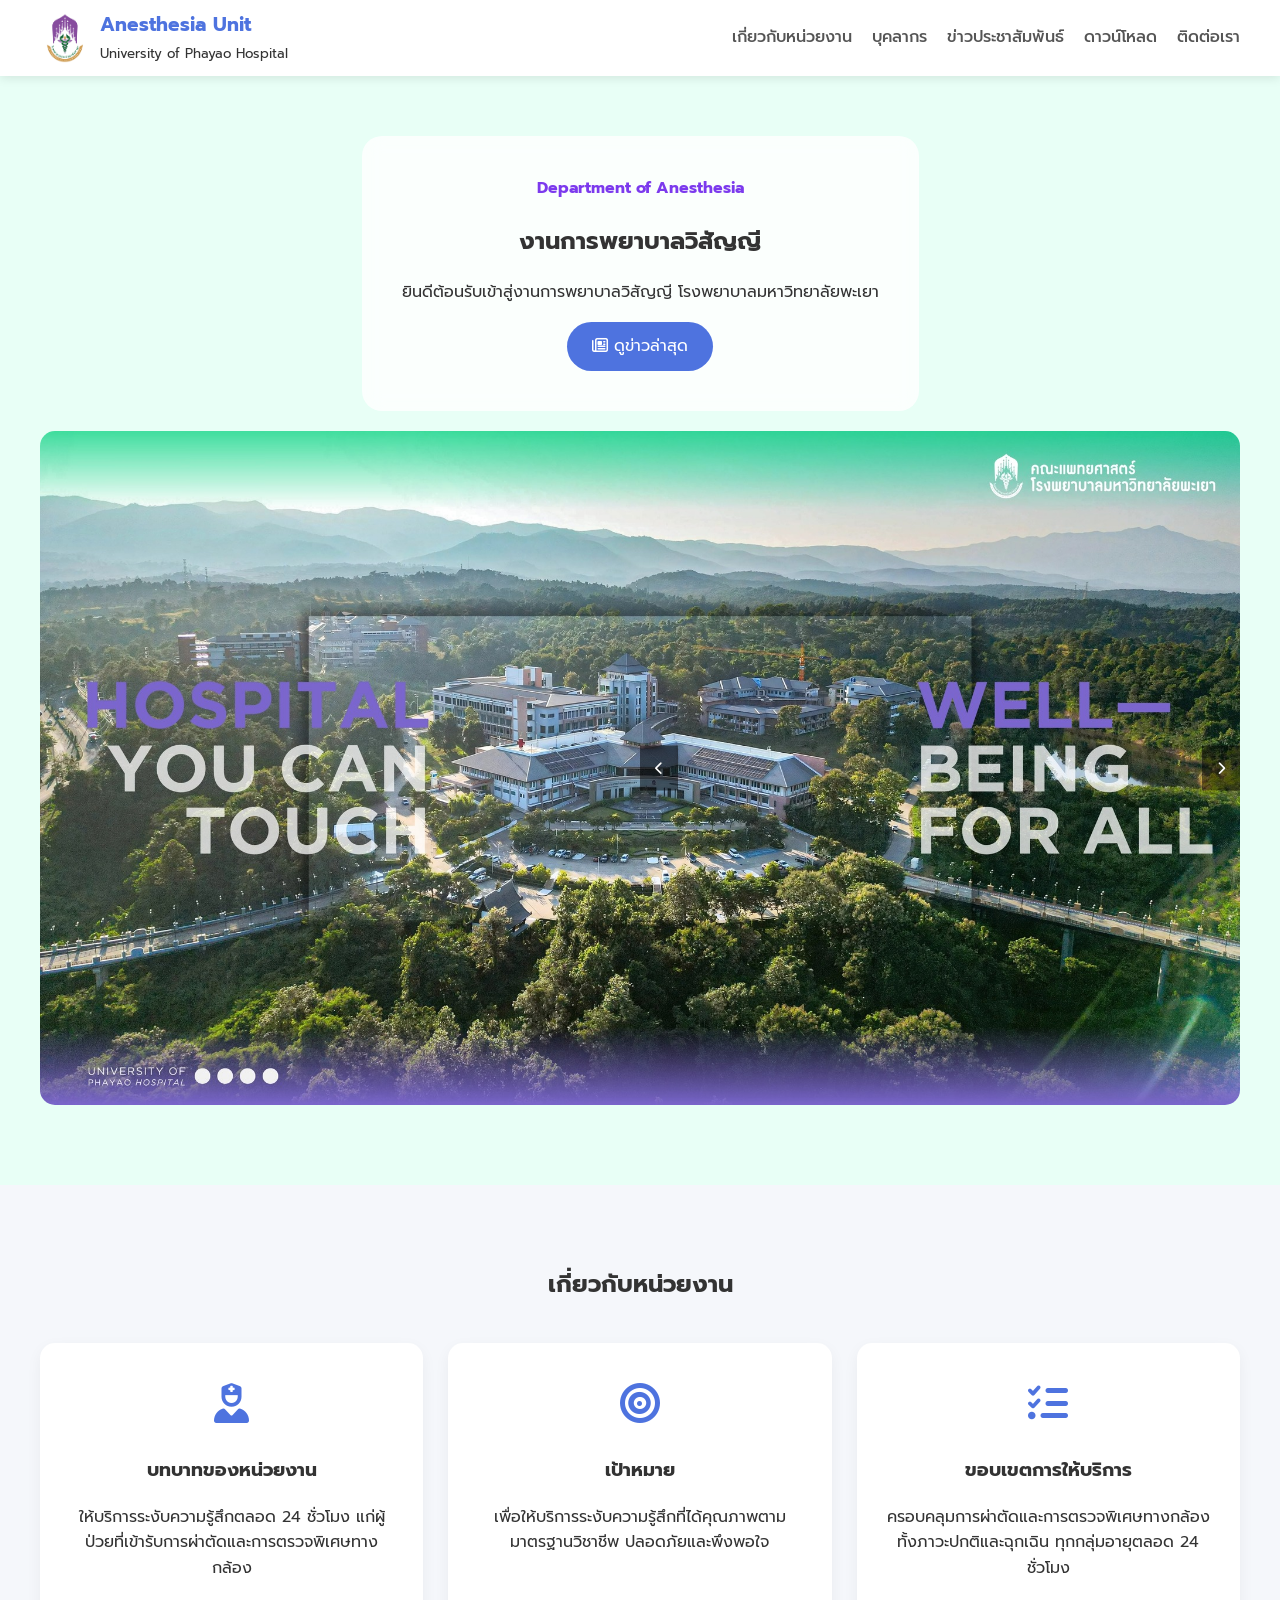
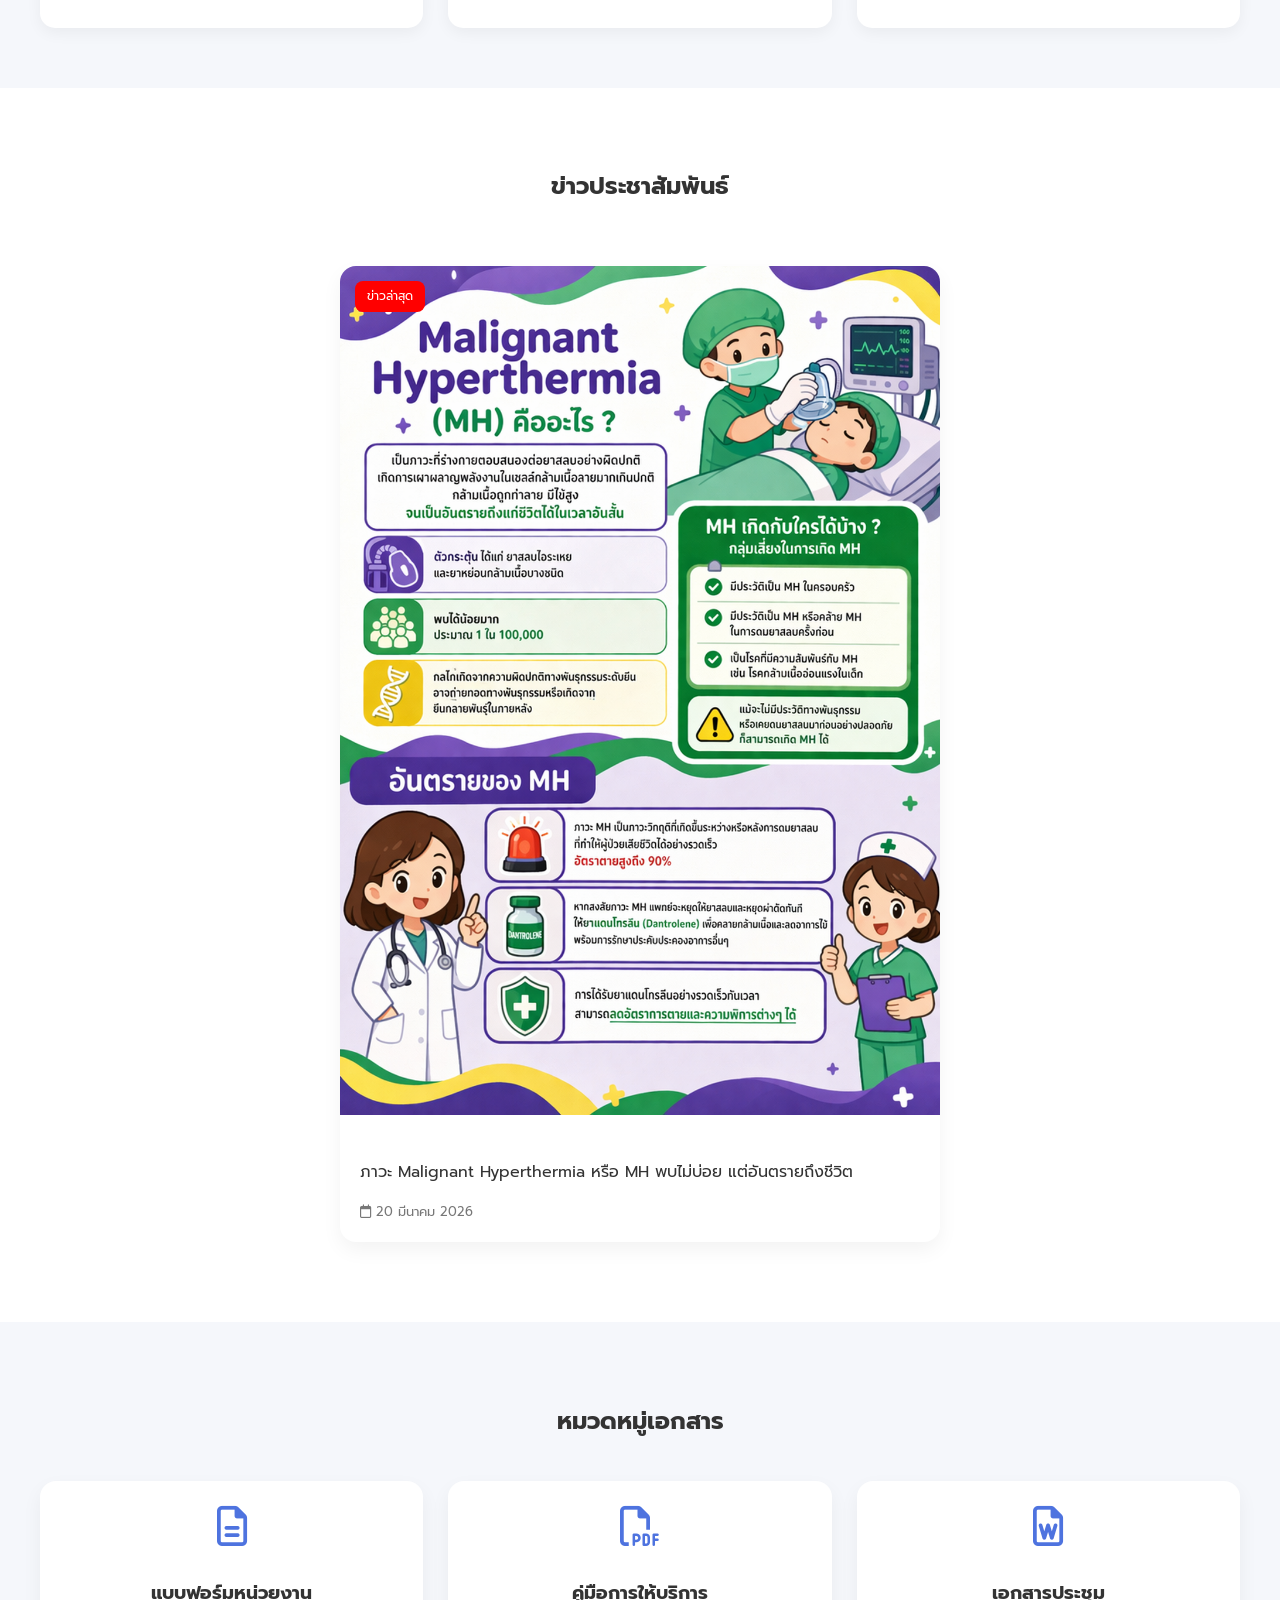
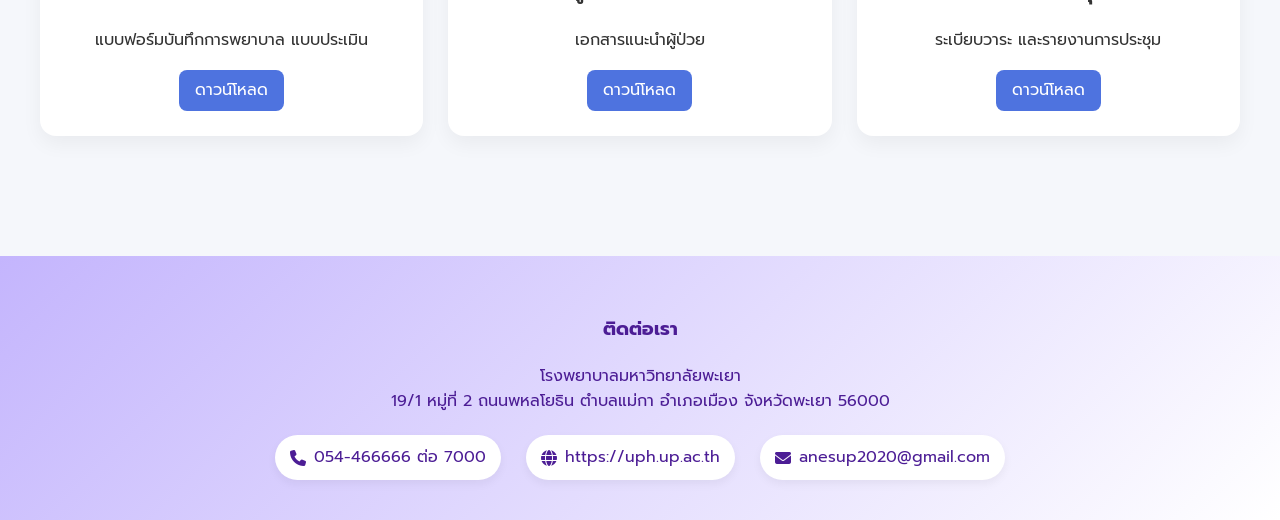
==== index.html @ 32aa9b34 "Update index.html" ====
<!DOCTYPE html>
<html lang="th">
<head>
  <meta charset="UTF-8" />
  <meta name="viewport" content="width=device-width, initial-scale=1.0" />
  <title>งานพยาบาลวิสัญญี | โรงพยาบาลมหาวิทยาลัยพะเยา</title>
  <meta name="description" content="เว็บไซต์งานการพยาบาลวิสัญญี โรงพยาบาลมหาวิทยาลัยพะเยา ออกแบบสมัยใหม่ เรียบหรู" />
  <meta name="keywords" content="งานการพยาบาลวิสัญญี, Anes, โรงพยาบาลมหาวิทยาลัยพะเยา" />
  <meta name="theme-color" content="#e8fff6" />

  <link rel="preconnect" href="https://cdnjs.cloudflare.com" />
  <link rel="stylesheet" href="https://cdnjs.cloudflare.com/ajax/libs/font-awesome/6.5.2/css/all.min.css" />
  <link href="https://fonts.googleapis.com/css2?family=Bai+Jamjuree:wght@300;400;500;600;700&family=Prompt:wght@300;400;500&display=swap" rel="stylesheet">

  <style>
    /* --- Base Styles --- */
    :root {
      --primary-color: #4e73df;
      --secondary-color: #7c3aed;
      --bg-light: #f5f7fb;
      --text-dark: #333;
    }

    body {
      margin: 0;
      font-family: 'Bai+Jamjuree', 'Prompt', sans-serif;
      background: var(--bg-light);
      color: var(--text-dark);
      line-height: 1.6;
    }

    .container {
      max-width: 1200px;
      margin: 0 auto;
      padding: 0 20px;
    }

    a { text-decoration: none; transition: 0.3s; }

    /* --- Header & Nav --- */
    .site-header {
      background: #fff;
      box-shadow: 0 2px 10px rgba(0,0,0,0.1);
      position: sticky;
      top: 0;
      z-index: 1000;
      padding: 10px 0;
    }
    .header-inner {
      display: flex;
      justify-content: space-between;
      align-items: center;
    }
    .brand { display: flex; align-items: center; gap: 10px; color: inherit; }
    .brand-logo { height: 50px; }
    .brand-text strong { font-size: 1.2rem; color: var(--primary-color); }
    .site-nav ul { display: flex; list-style: none; gap: 20px; margin: 0; }
    .site-nav a { color: #555; font-weight: 500; }
    .site-nav a:hover { color: var(--primary-color); }

    /* --- Hero Section --- */
    .hero-section { padding: 60px 0; background: #e8fff6; text-align: center; }
    .glass-card {
      background: rgba(255, 255, 255, 0.8);
      backdrop-filter: blur(10px);
      padding: 40px;
      border-radius: 20px;
      display: inline-block;
      max-width: 800px;
    }
    .btn {
      padding: 12px 25px;
      border-radius: 30px;
      display: inline-block;
      background: var(--primary-color);
      color: #fff;
    }

    /* --- Slider --- */
    .hero-slider { position: relative; overflow: hidden; margin: 20px 0; border-radius: 15px; }
    .slider-track { display: flex; transition: 0.5s; }
    .slide img { width: 100%; height: auto; display: block; }
    .slider-btn { position: absolute; top: 50%; transform: translateY(-50%); background: rgba(0,0,0,0.5); color: #fff; border: none; padding: 15px; cursor: pointer; }
    .next { right: 0; }

    /* --- About & Info Cards --- */
    .section { padding: 60px 0; }
    .section-heading { text-align: center; margin-bottom: 40px; }
    .about-grid { display: grid; grid-template-columns: repeat(auto-fit, minmax(300px, 1fr)); gap: 25px; }
    .info-card { background: #fff; padding: 30px; border-radius: 15px; box-shadow: 0 5px 15px rgba(0,0,0,0.05); text-align: center; }
    .card-icon { font-size: 40px; color: var(--primary-color); margin-bottom: 15px; }

    /* --- News Section --- */
    .news-grid { display: flex; justify-content: center; padding: 20px 0; }
    .news-card { background: #fff; border-radius: 16px; overflow: hidden; box-shadow: 0 8px 20px rgba(0,0,0,0.05); position: relative; max-width: 600px; width: 100%; }
    .news-tag { position: absolute; top: 15px; left: 15px; background: red; color: #fff; padding: 6px 12px; border-radius: 8px; font-size: 12px; z-index: 1; }
    .news-card img { width: 100%; height: auto; }
    .news-content { padding: 20px; }

    /* --- Document Grid --- */
    .doc-grid { display: grid; grid-template-columns: repeat(auto-fit, minmax(260px, 1fr)); gap: 25px; margin-top: 30px; }
    .doc-card { background: #fff; padding: 25px; border-radius: 16px; box-shadow: 0 8px 20px rgba(0,0,0,0.05); text-align: center; transition: 0.3s; }
    .doc-card:hover { transform: translateY(-8px); }
    .doc-card i { font-size: 40px; color: var(--primary-color); margin-bottom: 15px; }
    .doc-card a { display: inline-block; padding: 8px 16px; background: var(--primary-color); color: #fff; border-radius: 8px; }

    /* --- Footer --- */
    .footer { background: linear-gradient(135deg, #c4b5fd, #ffffff); color: #4c1d95; padding: 40px 0; margin-top: 60px; }
    .contact-info { margin-top: 20px; display: flex; justify-content: center; flex-wrap: wrap; gap: 25px; }
    .contact-item { display: flex; align-items: center; gap: 8px; background: #fff; padding: 10px 15px; border-radius: 30px; box-shadow: 0 4px 10px rgba(0,0,0,0.05); }

    @media (max-width: 768px) {
      .site-nav { display: none; } /* ควรมี JS สำหรับ toggle เมนูมือถือ */
      .header-inner { flex-direction: column; gap: 15px; }
    }
  </style>
</head>
<body>

  <header class="site-header">
    <div class="container header-inner">
      <a href="index.html" class="brand">
        <img src="assets/img/ตรารพ.png" alt="โลโก้" class="brand-logo">
        <span class="brand-text">
          <strong>Anesthesia Unit</strong><br>
          <small>University of Phayao Hospital</small>
        </span>
      </a>

      <nav class="site-nav">
        <ul>
          <li><a href="#aboutme">เกี่ยวกับหน่วยงาน</a></li>
          <li><a href="pahr/personel.html">บุคลากร</a></li>
          <li><a href="#news">ข่าวประชาสัมพันธ์</a></li>
          <li><a href="#downloads">ดาวน์โหลด</a></li>
          <li><a href="#contact">ติดต่อเรา</a></li>
        </ul>
      </nav>
    </div>
  </header>

  <main id="main-content">
    
    <section class="hero-section">
      <div class="container">
        <div class="hero-copy glass-card">
          <span class="eyebrow" style="color: var(--secondary-color); font-weight: bold;">Department of Anesthesia</span>
          <h1>งานการพยาบาลวิสัญญี</h1>
          <p>ยินดีต้อนรับเข้าสู่งานการพยาบาลวิสัญญี โรงพยาบาลมหาวิทยาลัยพะเยา</p>
          <div class="hero-actions">
            <a class="btn" href="#news"><i class="fa-regular fa-newspaper"></i> ดูข่าวล่าสุด</a>
          </div>
        </div>

        <div class="hero-slider">
          <div class="slider-track">
            <div class="slide"><img src="assets/img/banner1.jpg" alt="ห้องผ่าตัด"></div>
          </div>
          <button class="slider-btn prev"><i class="fa-solid fa-chevron-left"></i></button>
          <button class="slider-btn next"><i class="fa-solid fa-chevron-right"></i></button>
        </div>
      </div>
    </section>

    <section class="section" id="aboutme">
      <div class="container">
        <div class="section-heading">
          <h2>เกี่ยวกับหน่วยงาน</h2>
        </div>
        <div class="about-grid">
          <article class="info-card">
            <div class="card-icon"><i class="fa-solid fa-user-nurse"></i></div>
            <h3>บทบาทของหน่วยงาน</h3>
            <p>ให้บริการระงับความรู้สึกตลอด 24 ชั่วโมง แก่ผู้ป่วยที่เข้ารับการผ่าตัดและการตรวจพิเศษทางกล้อง</p>
          </article>
          <article class="info-card">
            <div class="card-icon"><i class="fa-solid fa-bullseye"></i></div>
            <h3>เป้าหมาย</h3>
            <p>เพื่อให้บริการระงับความรู้สึกที่ได้คุณภาพตามมาตรฐานวิชาชีพ ปลอดภัยและพึงพอใจ</p>
          </article>
          <article class="info-card">
            <div class="card-icon"><i class="fa-solid fa-list-check"></i></div>
            <h3>ขอบเขตการให้บริการ</h3>
            <p>ครอบคลุมการผ่าตัดและการตรวจพิเศษทางกล้อง ทั้งภาวะปกติและฉุกเฉิน ทุกกลุ่มอายุตลอด 24 ชั่วโมง</p>
          </article>
        </div>
      </div>
    </section>

    <section class="section" id="news" style="background: #fff;">
      <div class="container">
        <div class="section-heading">
          <h2>ข่าวประชาสัมพันธ์</h2>
        </div>
        <div class="news-grid">
          <article class="news-card">
            <div class="news-tag">ข่าวล่าสุด</div>
            <img src="assets/img/MH poster.png" alt="ข่าว MH">
            <div class="news-content">
              <p>ภาวะ Malignant Hyperthermia หรือ MH พบไม่บ่อย แต่อันตรายถึงชีวิต</p>
              <div style="font-size: 13px; color: #777;">
                <span><i class="fa-regular fa-calendar"></i> 20 มีนาคม 2026</span>
              </div>
            </div>
          </article>
        </div>
      </div>
    </section>

    <section class="section" id="downloads">
      <div class="container">
        <div class="section-heading">
          <h2>หมวดหมู่เอกสาร</h2>
        </div>
        <div class="doc-grid">
          <article class="doc-card">
            <i class="fa-regular fa-file-lines"></i>
            <h3>แบบฟอร์มหน่วยงาน</h3>
            <p>แบบฟอร์มบันทึกการพยาบาล แบบประเมิน</p>
            <a href="#">ดาวน์โหลด</a>
          </article>
          <article class="doc-card">
            <i class="fa-regular fa-file-pdf"></i>
            <h3>คู่มือการให้บริการ</h3>
            <p>เอกสารแนะนำผู้ป่วย</p>
            <a href="#">ดาวน์โหลด</a>
          </article>
          <article class="doc-card">
            <i class="fa-regular fa-file-word"></i>
            <h3>เอกสารประชุม</h3>
            <p>ระเบียบวาระ และรายงานการประชุม</p>
            <a href="#">ดาวน์โหลด</a>
          </article>
        </div>
      </div>
    </section>

  </main>

  <footer class="footer" id="contact">
    <div class="container" style="text-align: center;">
      <h3>ติดต่อเรา</h3>
      <p>
        โรงพยาบาลมหาวิทยาลัยพะเยา<br>
        19/1 หมู่ที่ 2 ถนนพหลโยธิน ตำบลแม่กา อำเภอเมือง จังหวัดพะเยา 56000
      </p>
      <div class="contact-info">
        <div class="contact-item"><i class="fa fa-phone"></i> <span>054-466666 ต่อ 7000</span></div>
        <div class="contact-item"><i class="fa fa-globe"></i> <span>https://uph.up.ac.th</span></div>
        <div class="contact-item"><i class="fa fa-envelope"></i> <span>anesup2020@gmail.com</span></div>
      </div>
    </div>
  </footer>

</body>
</html>
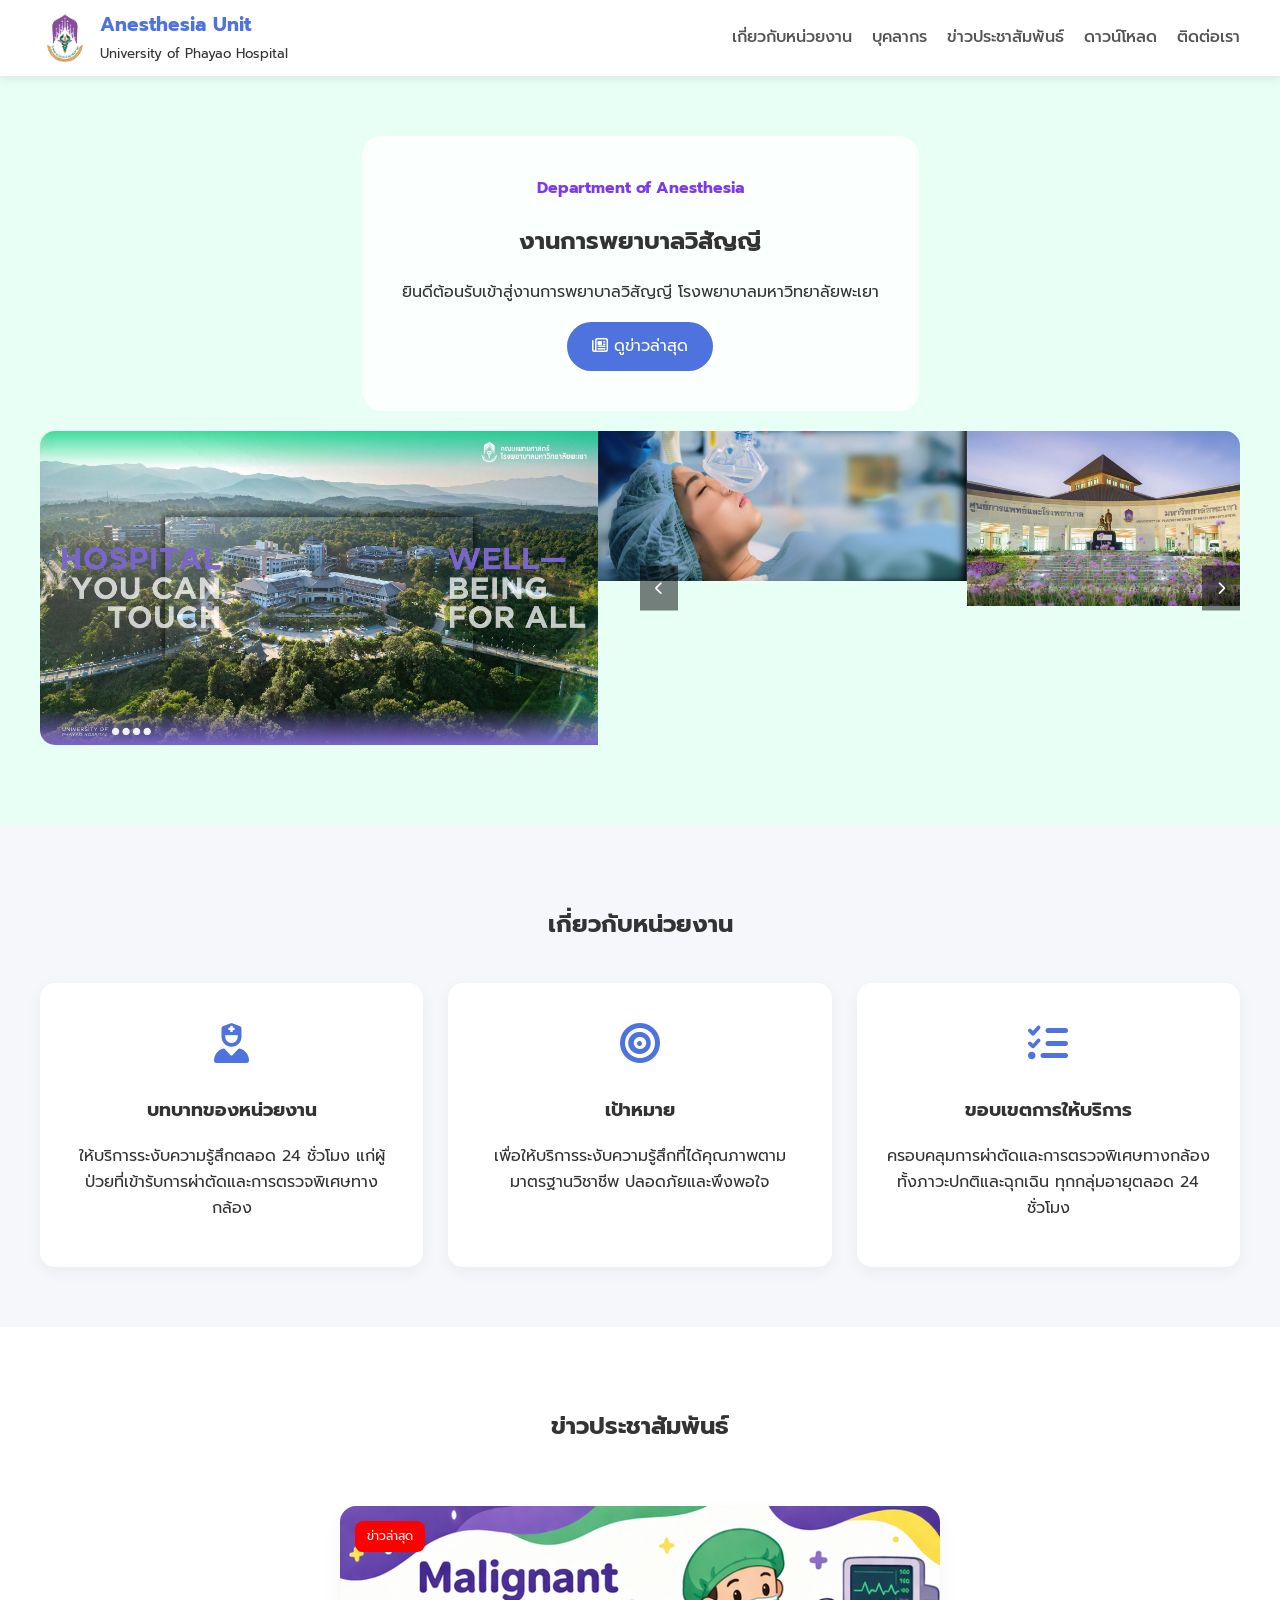
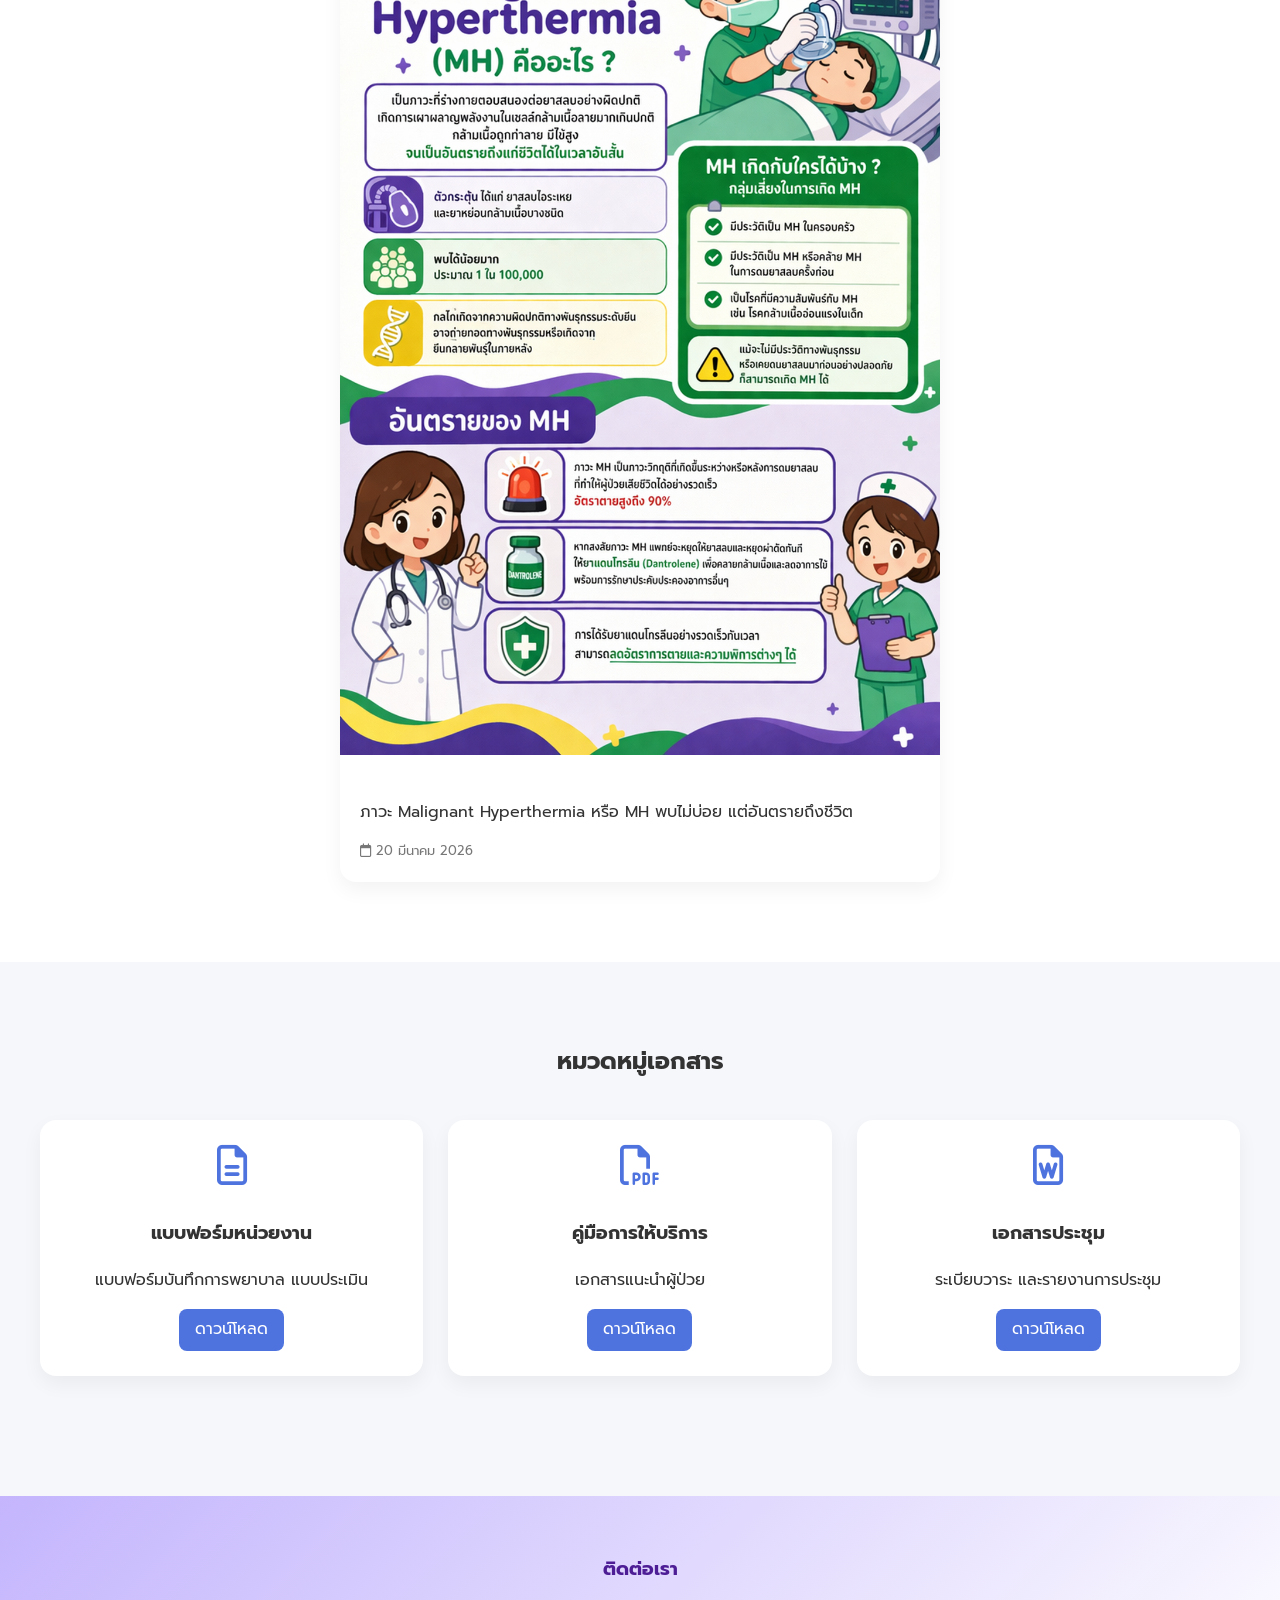
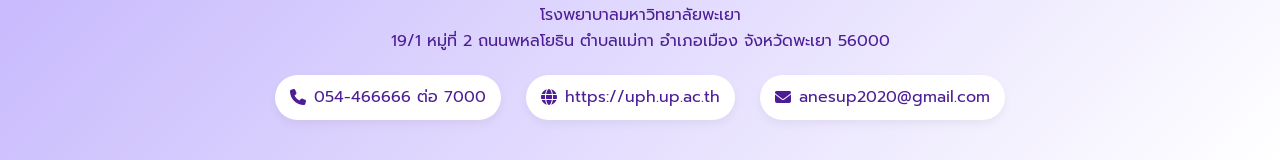
==== commit 273c983a: "k" ====
--- a/index.html
+++ b/index.html
@@ -82,6 +82,8 @@
     .slide img { width: 100%; height: auto; display: block; }
     .slider-btn { position: absolute; top: 50%; transform: translateY(-50%); background: rgba(0,0,0,0.5); color: #fff; border: none; padding: 15px; cursor: pointer; }
     .next { right: 0; }
+
+
 
     /* --- About & Info Cards --- */
     .section { padding: 60px 0; }
@@ -155,6 +157,8 @@
         <div class="hero-slider">
           <div class="slider-track">
             <div class="slide"><img src="assets/img/banner1.jpg" alt="ห้องผ่าตัด"></div>
+            <div class="slide"><img src="assets/img/banner2.jpg" alt="ห้องผ่าตัด"></div>
+            <div class="slide"><img src="assets/img/banner3.jpg" alt="ห้องผ่าตัด"></div>
           </div>
           <button class="slider-btn prev"><i class="fa-solid fa-chevron-left"></i></button>
           <button class="slider-btn next"><i class="fa-solid fa-chevron-right"></i></button>
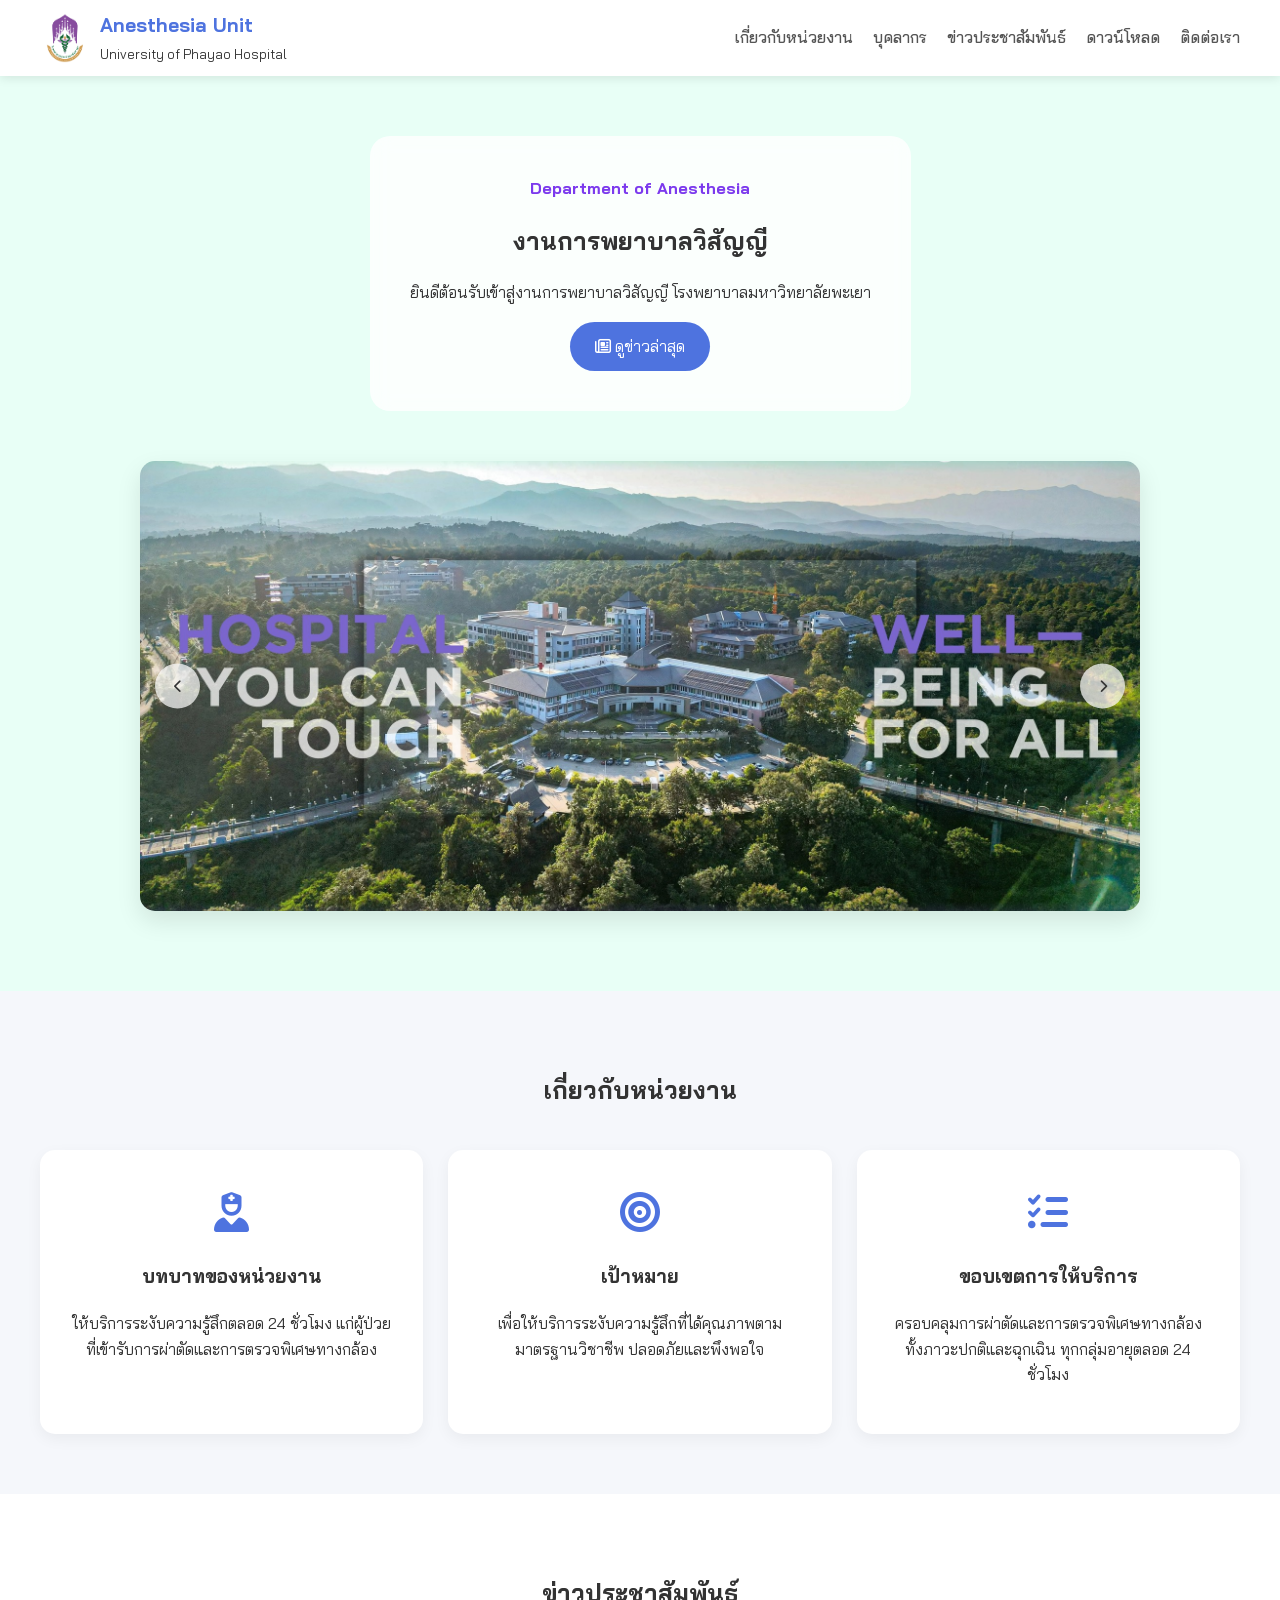
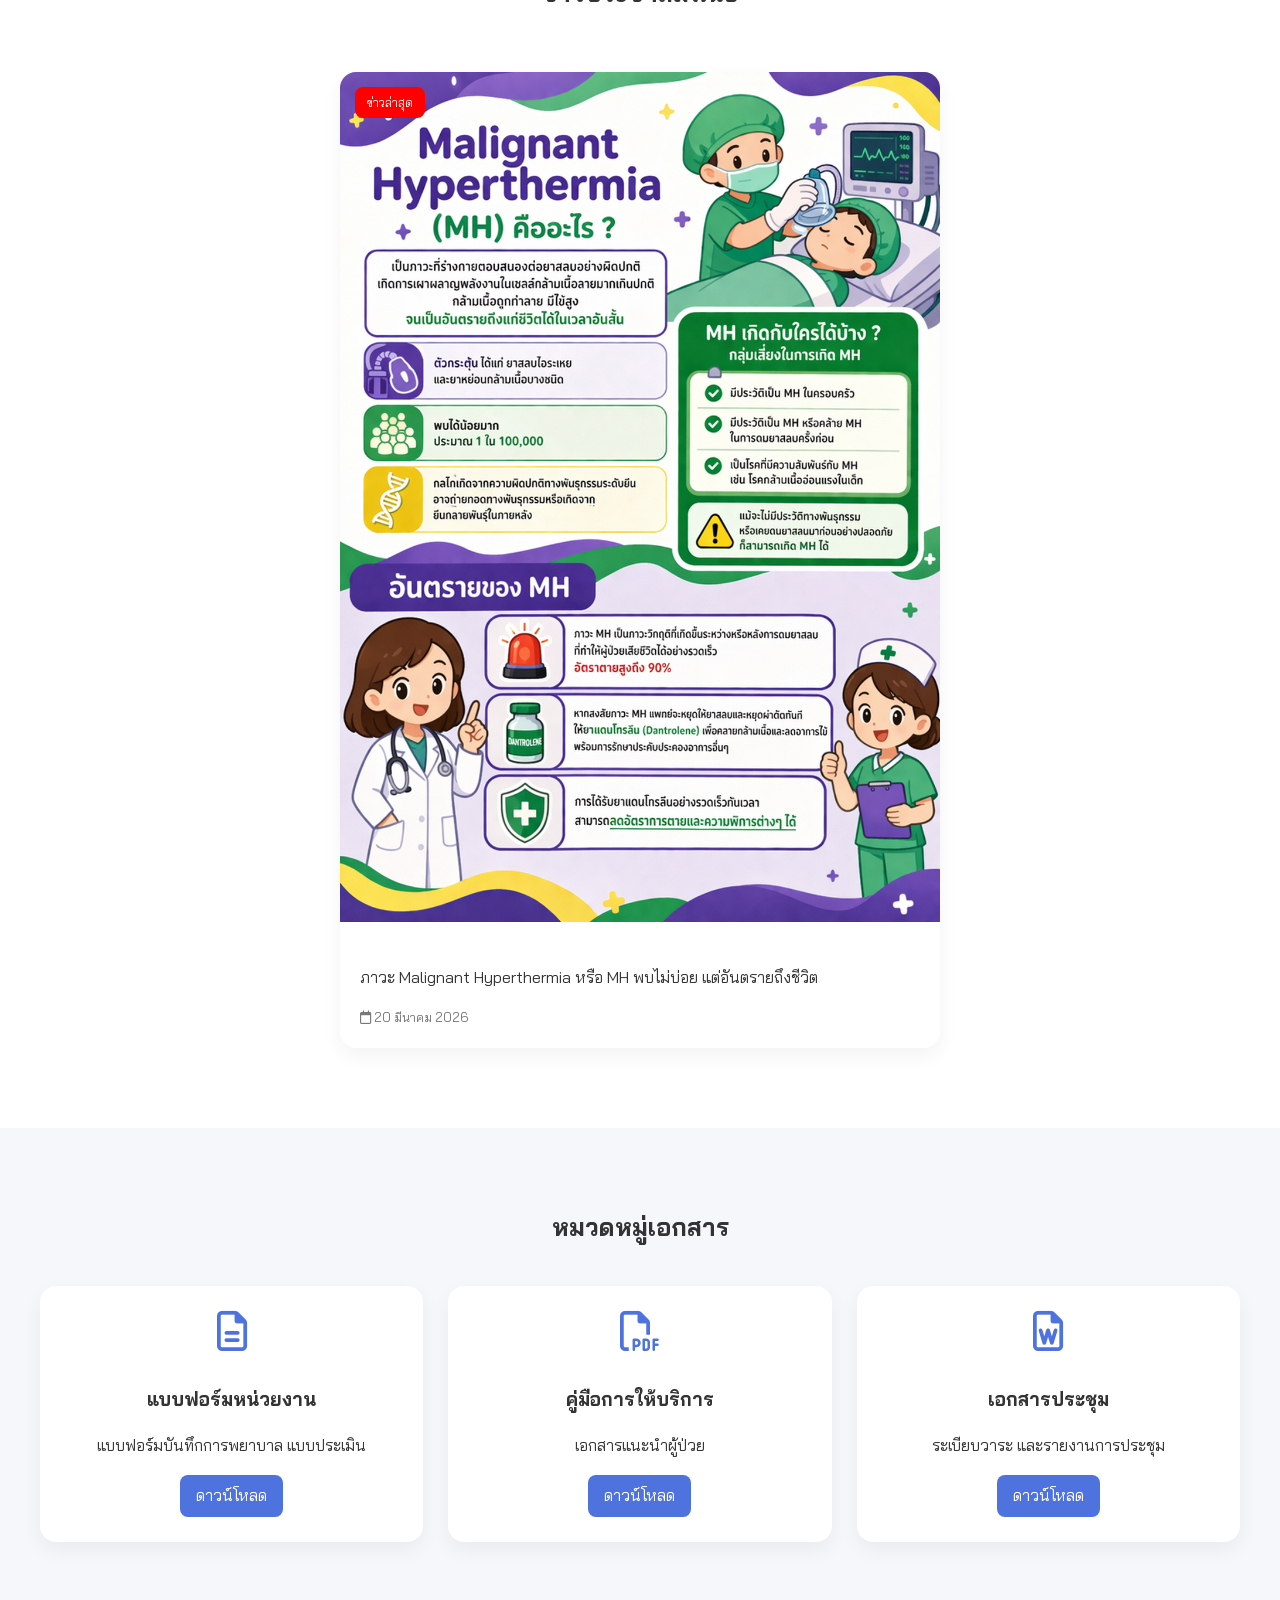
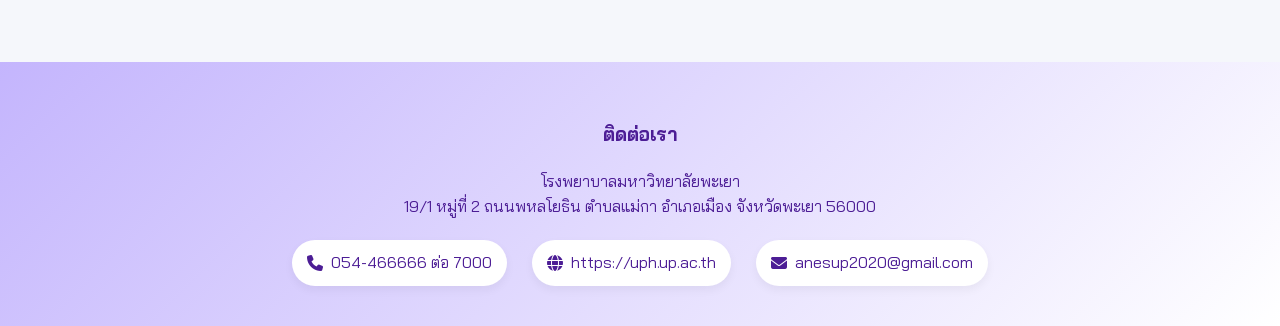
==== commit ebde3365: "'" ====
--- a/index.html
+++ b/index.html
@@ -23,7 +23,7 @@
 
     body {
       margin: 0;
-      font-family: 'Bai+Jamjuree', 'Prompt', sans-serif;
+      font-family: 'Bai Jamjuree', 'Prompt', sans-serif;
       background: var(--bg-light);
       color: var(--text-dark);
       line-height: 1.6;
@@ -67,6 +67,7 @@
       border-radius: 20px;
       display: inline-block;
       max-width: 800px;
+      margin-bottom: 30px;
     }
     .btn {
       padding: 12px 25px;
@@ -76,14 +77,49 @@
       color: #fff;
     }
 
-    /* --- Slider --- */
-    .hero-slider { position: relative; overflow: hidden; margin: 20px 0; border-radius: 15px; }
-    .slider-track { display: flex; transition: 0.5s; }
-    .slide img { width: 100%; height: auto; display: block; }
-    .slider-btn { position: absolute; top: 50%; transform: translateY(-50%); background: rgba(0,0,0,0.5); color: #fff; border: none; padding: 15px; cursor: pointer; }
-    .next { right: 0; }
-
-
+    /* --- Slider (ปรับปรุงใหม่) --- */
+    .hero-slider { 
+      position: relative; 
+      overflow: hidden; 
+      margin: 20px auto; 
+      border-radius: 15px;
+      max-width: 1000px; /* ปรับขนาดสไลด์ให้พอดีสายตา */
+      box-shadow: 0 10px 25px rgba(0,0,0,0.1);
+    }
+    .slider-track { 
+      display: flex; 
+      transition: transform 0.6s cubic-bezier(0.4, 0, 0.2, 1); 
+    }
+    .slide {
+      min-width: 100%;
+      box-sizing: border-box;
+    }
+    .slide img { 
+      width: 100%; 
+      height: 450px; /* กำหนดความสูงคงที่เพื่อให้ดูเป็นระเบียบ */
+      object-fit: cover; 
+      display: block; 
+    }
+    .slider-btn { 
+      position: absolute; 
+      top: 50%; 
+      transform: translateY(-50%); 
+      background: rgba(255, 255, 255, 0.7); 
+      color: var(--text-dark); 
+      border: none; 
+      width: 45px;
+      height: 45px;
+      border-radius: 50%;
+      cursor: pointer; 
+      transition: 0.3s;
+      z-index: 5;
+    }
+    .slider-btn:hover {
+      background: var(--primary-color);
+      color: #fff;
+    }
+    .prev { left: 15px; }
+    .next { right: 15px; }
 
     /* --- About & Info Cards --- */
     .section { padding: 60px 0; }
@@ -112,8 +148,9 @@
     .contact-item { display: flex; align-items: center; gap: 8px; background: #fff; padding: 10px 15px; border-radius: 30px; box-shadow: 0 4px 10px rgba(0,0,0,0.05); }
 
     @media (max-width: 768px) {
-      .site-nav { display: none; } /* ควรมี JS สำหรับ toggle เมนูมือถือ */
+      .site-nav { display: none; }
       .header-inner { flex-direction: column; gap: 15px; }
+      .slide img { height: 250px; }
     }
   </style>
 </head>
@@ -155,13 +192,13 @@
         </div>
 
         <div class="hero-slider">
-          <div class="slider-track">
-            <div class="slide"><img src="assets/img/banner1.jpg" alt="ห้องผ่าตัด"></div>
-            <div class="slide"><img src="assets/img/banner2.jpg" alt="ห้องผ่าตัด"></div>
-            <div class="slide"><img src="assets/img/banner3.jpg" alt="ห้องผ่าตัด"></div>
+          <div class="slider-track" id="sliderTrack">
+            <div class="slide"><img src="assets/img/banner1.jpg" alt="ห้องผ่าตัด 1"></div>
+            <div class="slide"><img src="assets/img/banner2.jpg" alt="ห้องผ่าตัด 2"></div>
+            <div class="slide"><img src="assets/img/banner3.jpg" alt="ห้องผ่าตัด 3"></div>
           </div>
-          <button class="slider-btn prev"><i class="fa-solid fa-chevron-left"></i></button>
-          <button class="slider-btn next"><i class="fa-solid fa-chevron-right"></i></button>
+          <button class="slider-btn prev" id="prevBtn"><i class="fa-solid fa-chevron-left"></i></button>
+          <button class="slider-btn next" id="nextBtn"><i class="fa-solid fa-chevron-right"></i></button>
         </div>
       </div>
     </section>
@@ -256,5 +293,59 @@
     </div>
   </footer>
 
+  <script>
+    const track = document.getElementById('sliderTrack');
+    const nextBtn = document.getElementById('nextBtn');
+    const prevBtn = document.getElementById('prevBtn');
+    const slides = document.querySelectorAll('.slide');
+    
+    let index = 0;
+    const totalSlides = slides.length;
+
+    // ฟังก์ชันสำหรับเลื่อนภาพ
+    function updateSlide() {
+      track.style.transform = `translateX(-${index * 100}%)`;
+    }
+
+    // ไปภาพถัดไป
+    function nextSlide() {
+      index++;
+      if (index >= totalSlides) {
+        index = 0;
+      }
+      updateSlide();
+    }
+
+    // ย้อนกลับภาพก่อนหน้า
+    function prevSlide() {
+      index--;
+      if (index < 0) {
+        index = totalSlides - 1;
+      }
+      updateSlide();
+    }
+
+    // ตั้งเวลาให้ Slide อัตโนมัติทุก 5 วินาที
+    let autoSlide = setInterval(nextSlide, 5000);
+
+    // เมื่อกดปุ่ม Next
+    nextBtn.addEventListener('click', () => {
+      nextSlide();
+      resetTimer();
+    });
+
+    // เมื่อกดปุ่ม Prev
+    prevBtn.addEventListener('click', () => {
+      prevSlide();
+      resetTimer();
+    });
+
+    // ฟังก์ชันรีเซ็ตเวลาเมื่อมีการกดมือ เพื่อไม่ให้มันเลื่อนทับซ้อนกัน
+    function resetTimer() {
+      clearInterval(autoSlide);
+      autoSlide = setInterval(nextSlide, 5000);
+    }
+  </script>
+
 </body>
 </html>
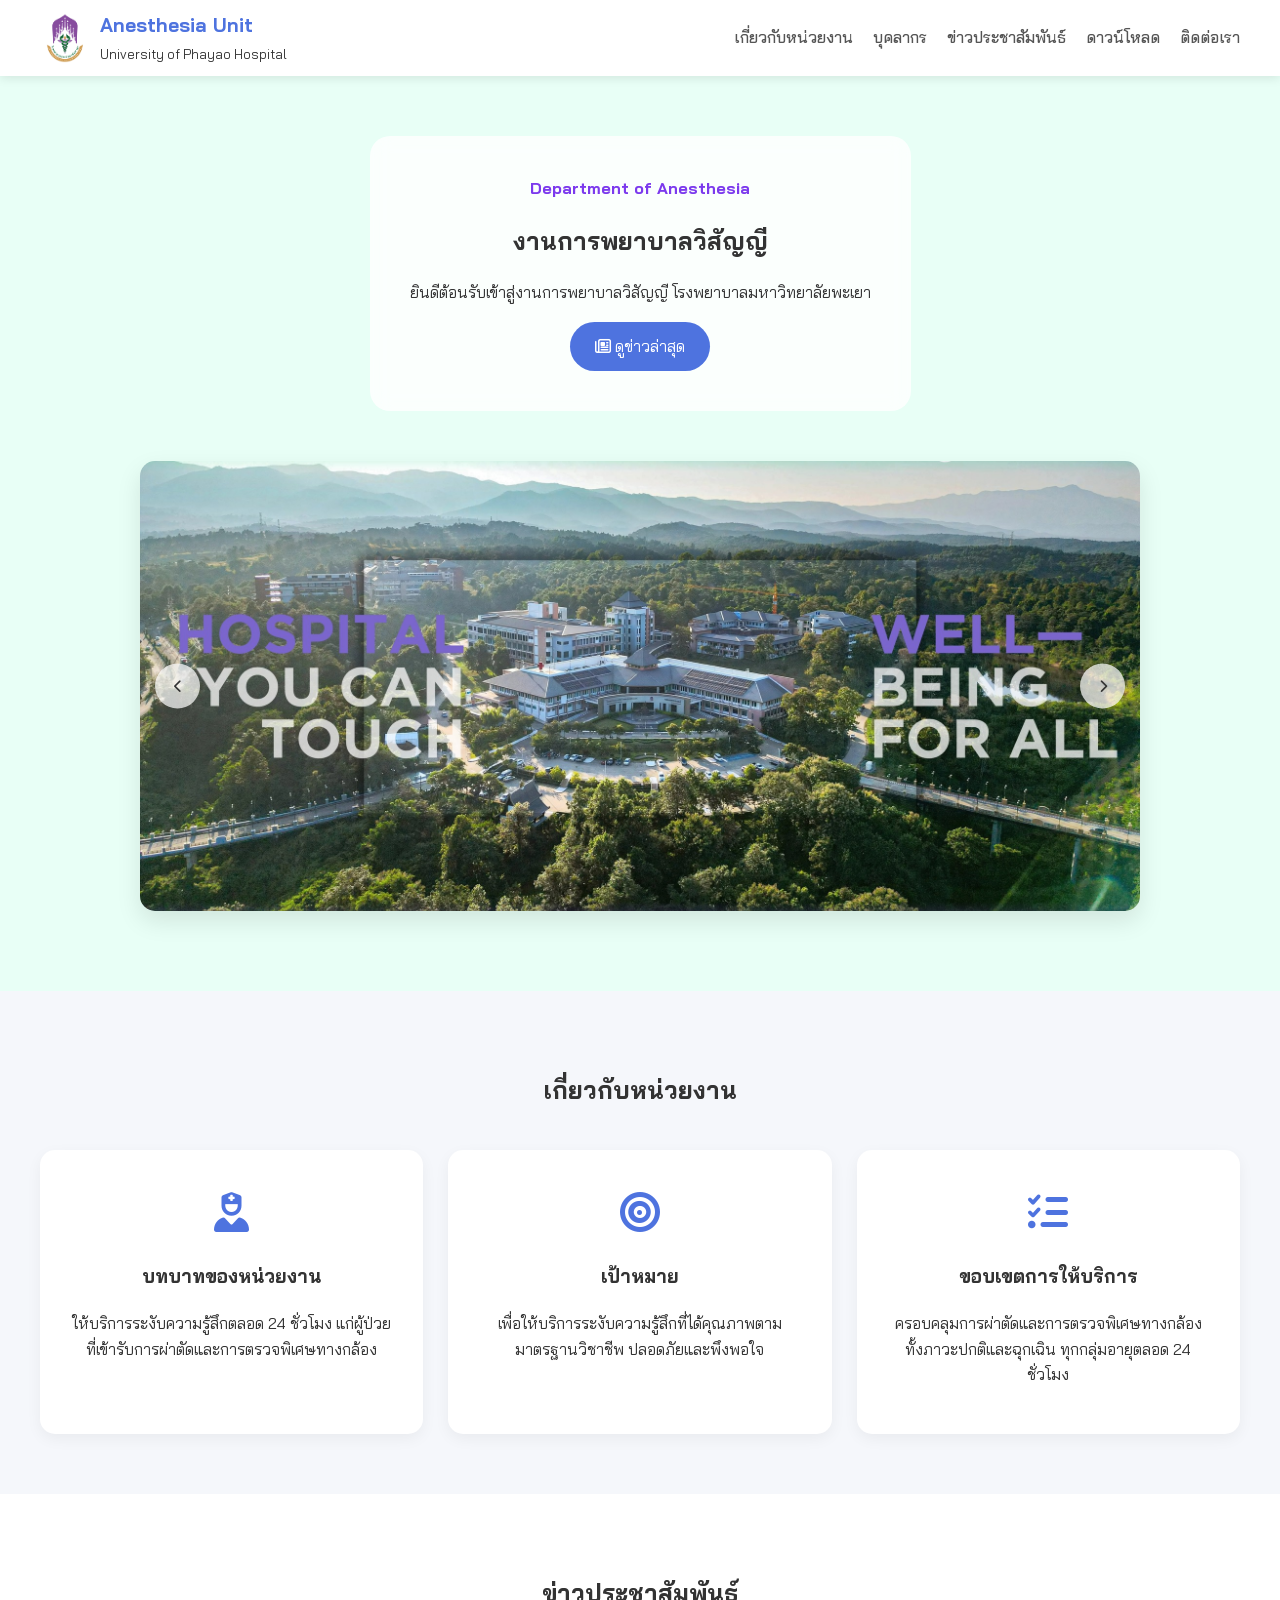
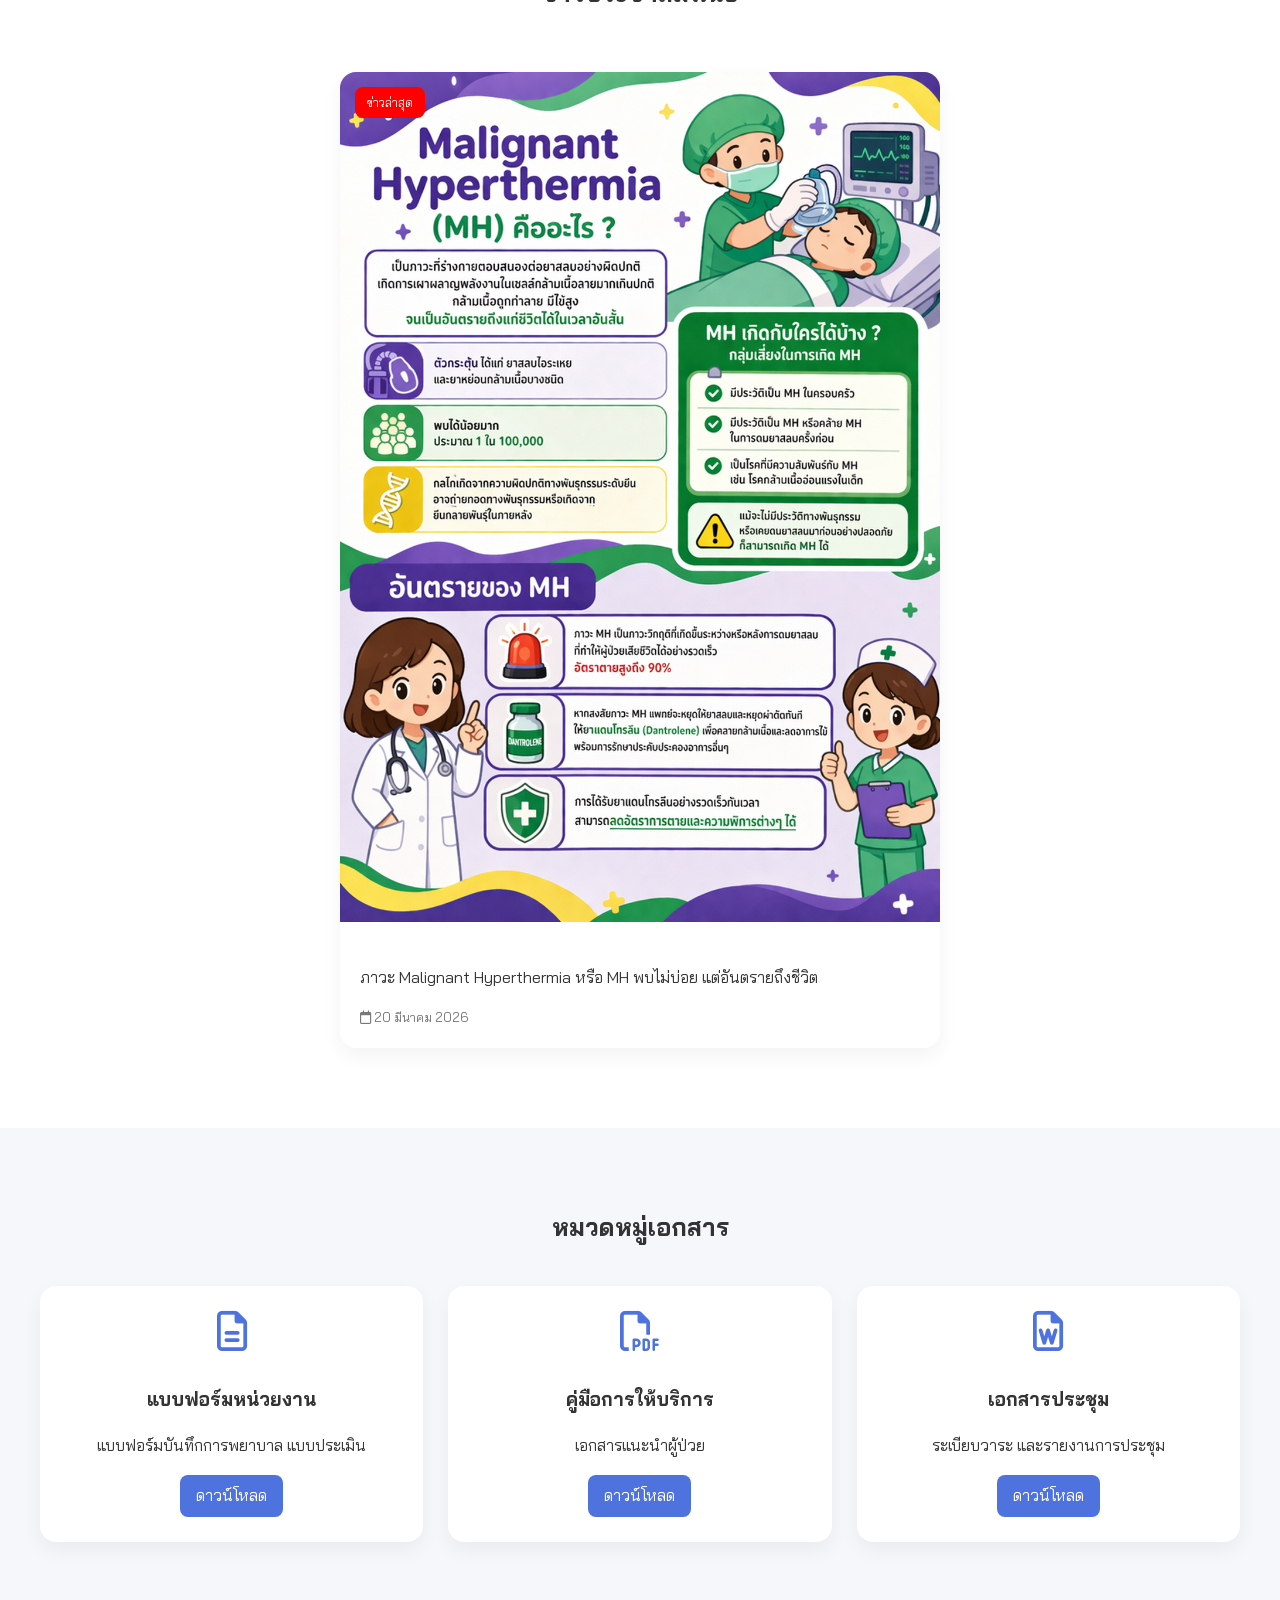
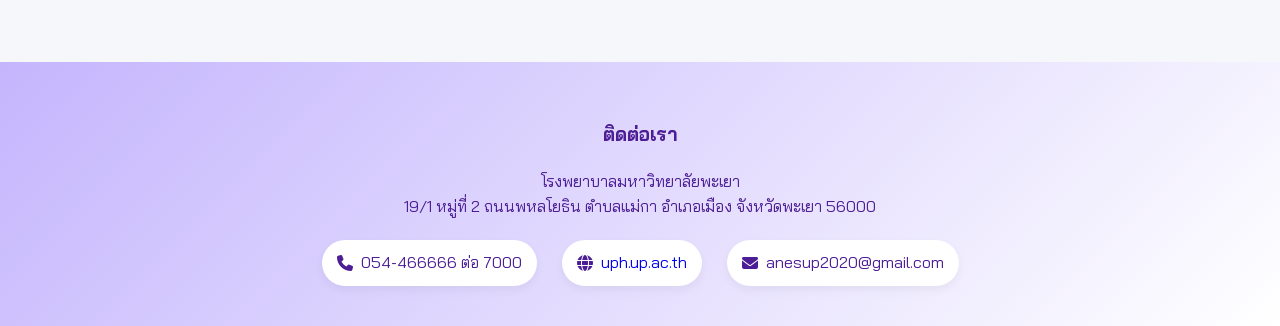
==== commit 00cccb42: "ว" ====
--- a/index.html
+++ b/index.html
@@ -287,7 +287,10 @@
       </p>
       <div class="contact-info">
         <div class="contact-item"><i class="fa fa-phone"></i> <span>054-466666 ต่อ 7000</span></div>
-        <div class="contact-item"><i class="fa fa-globe"></i> <span>https://uph.up.ac.th</span></div>
+        <div class="contact-item">
+  <i class="fa fa-globe"></i> 
+  <a href="https://uph.up.ac.th" target="_blank" rel="noopener noreferrer">uph.up.ac.th</a>
+</div>
         <div class="contact-item"><i class="fa fa-envelope"></i> <span>anesup2020@gmail.com</span></div>
       </div>
     </div>
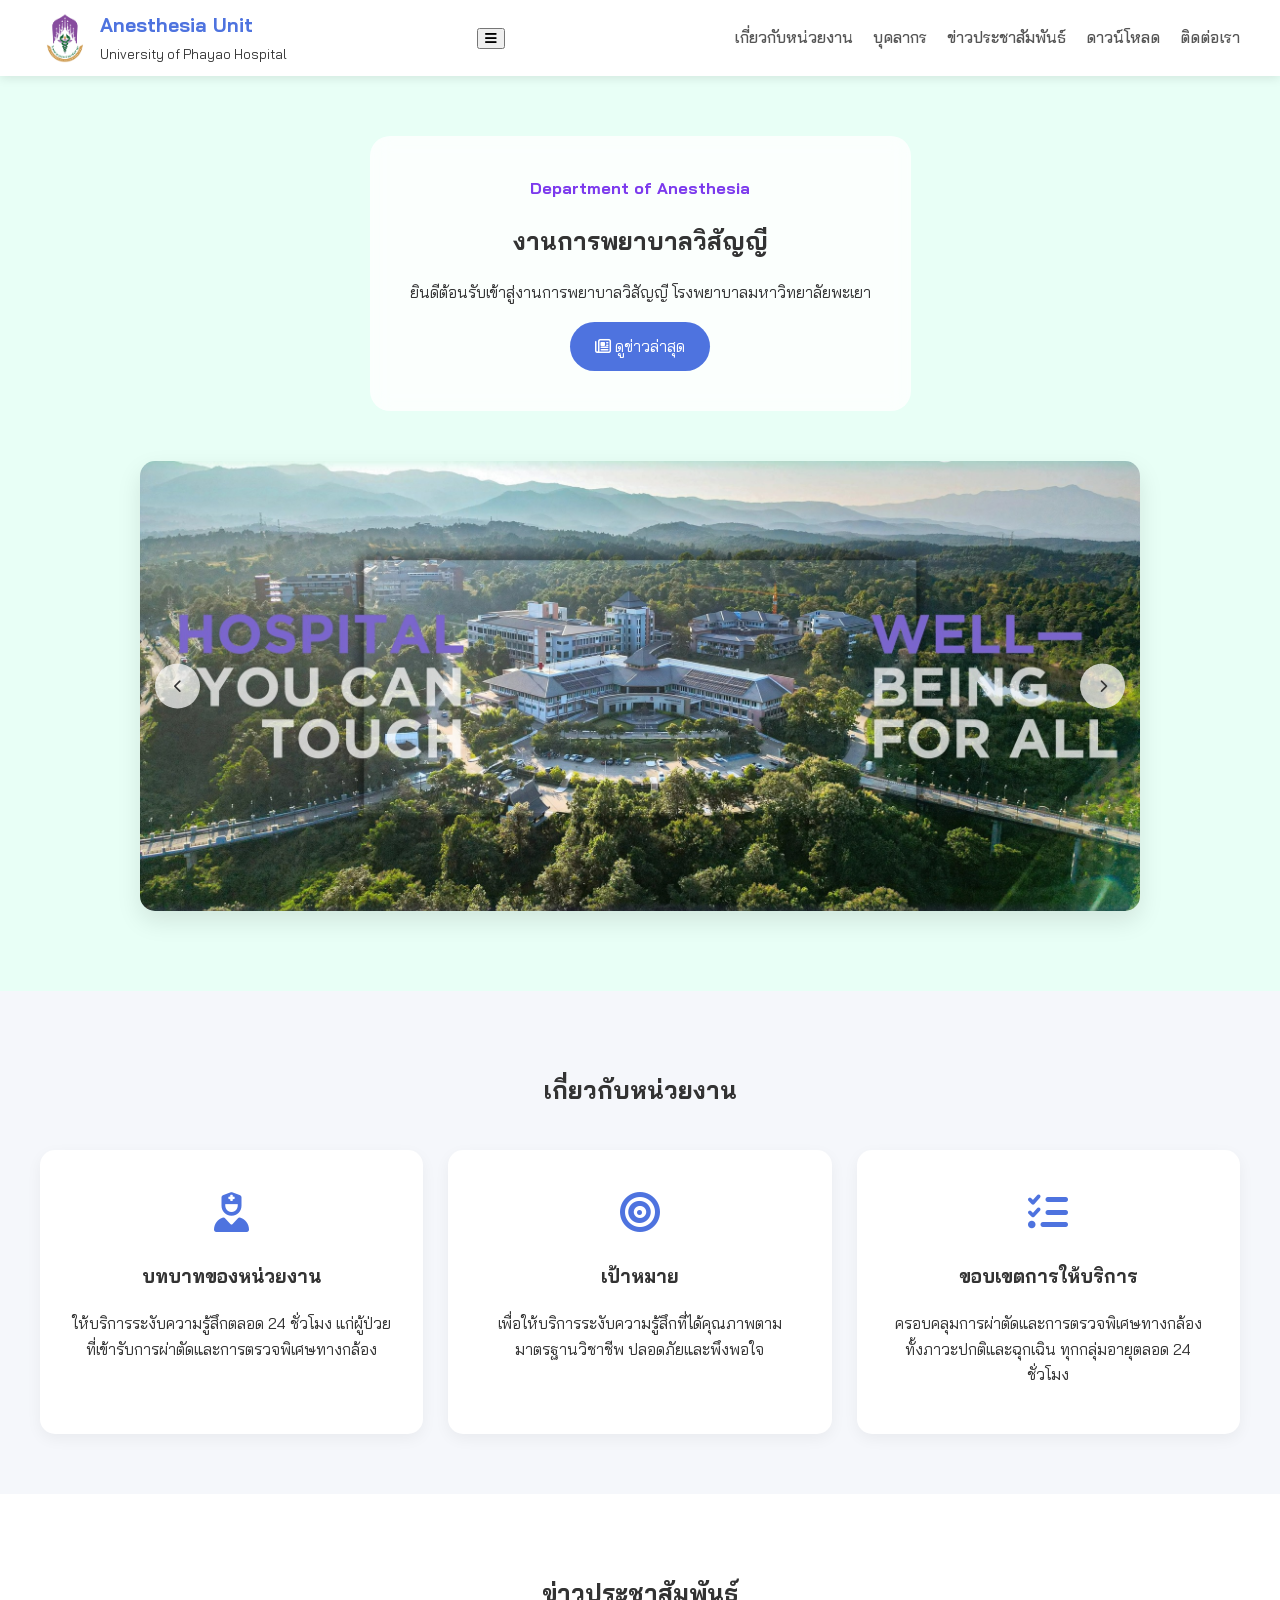
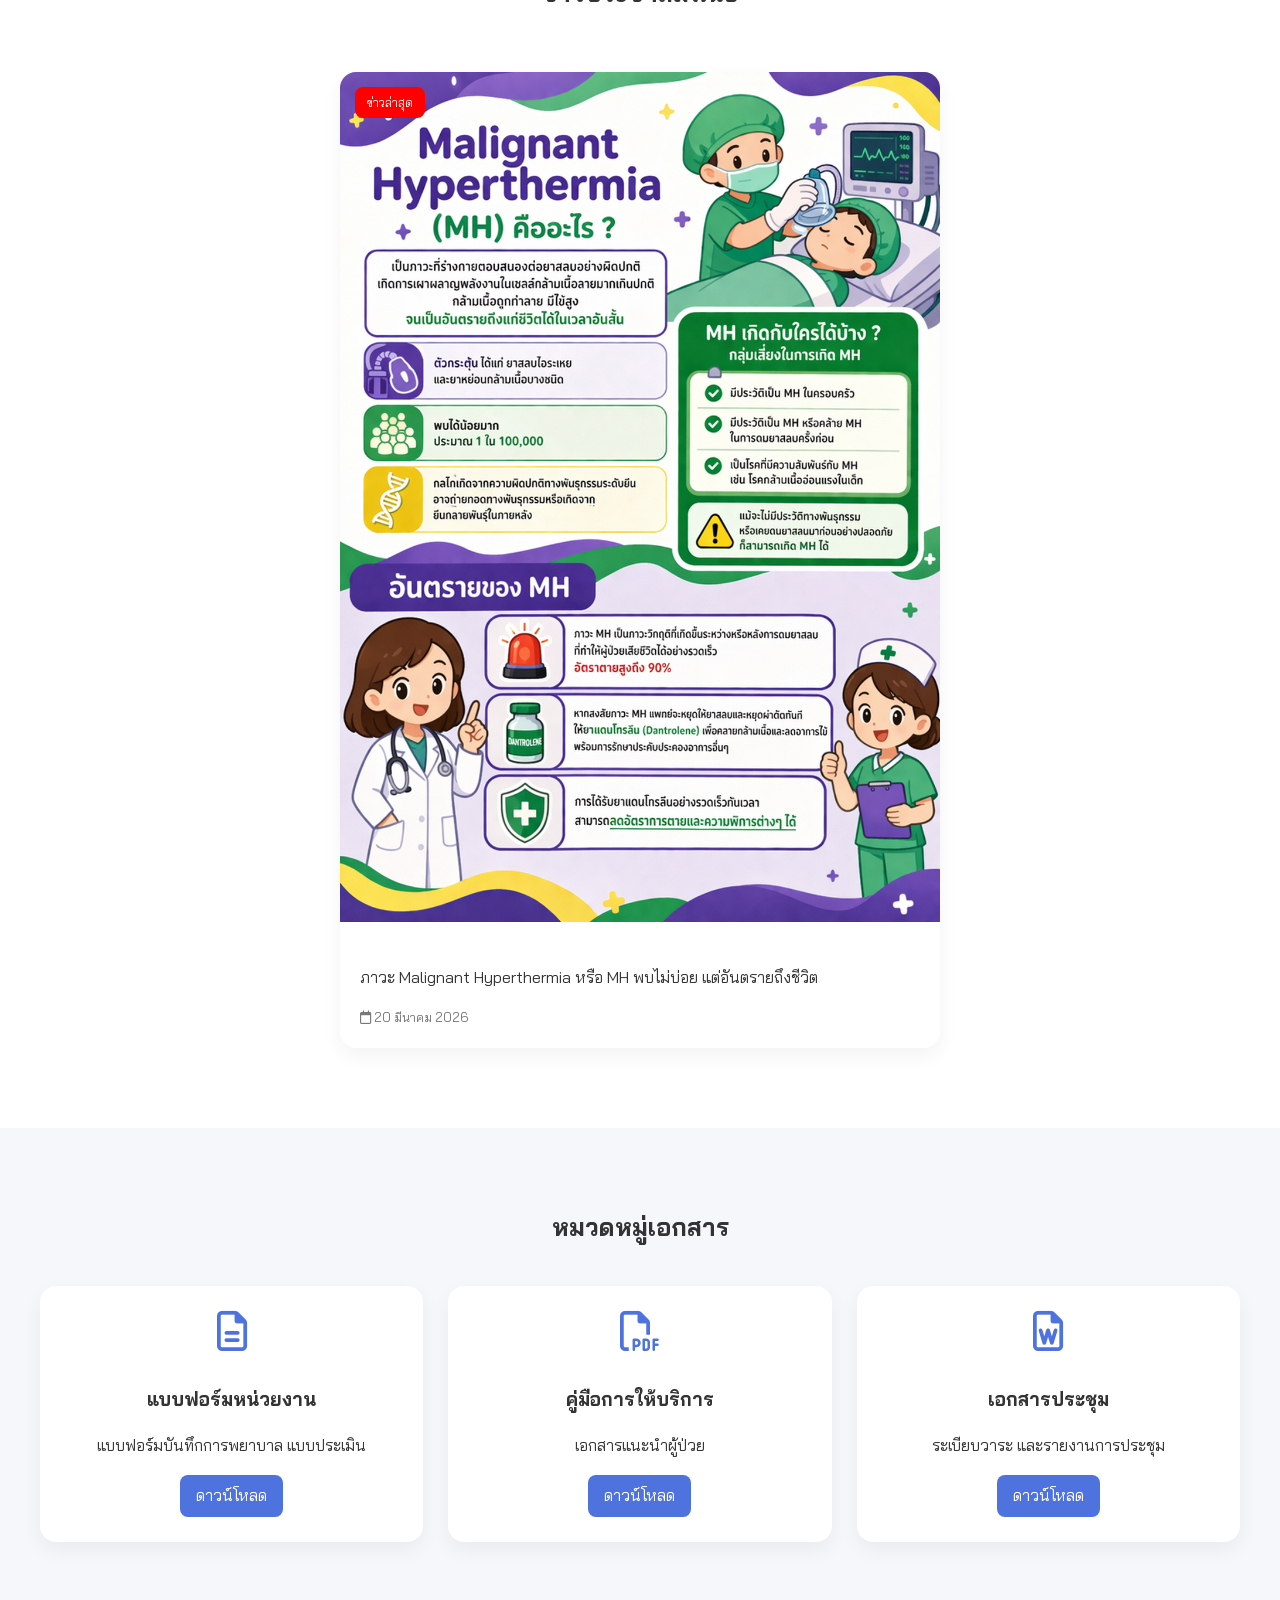
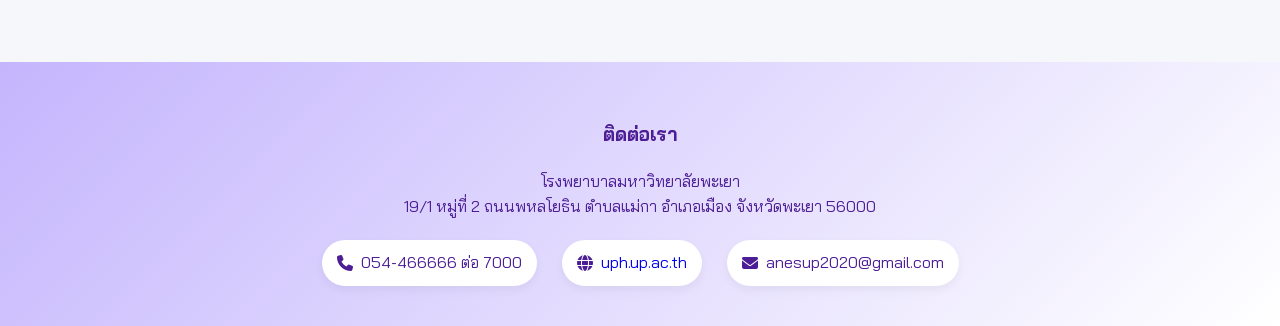
==== commit 0a2a8763: "ส" ====
--- a/index.html
+++ b/index.html
@@ -157,26 +157,30 @@
 <body>
 
   <header class="site-header">
-    <div class="container header-inner">
-      <a href="index.html" class="brand">
-        <img src="assets/img/ตรารพ.png" alt="โลโก้" class="brand-logo">
-        <span class="brand-text">
-          <strong>Anesthesia Unit</strong><br>
-          <small>University of Phayao Hospital</small>
-        </span>
-      </a>
-
-      <nav class="site-nav">
-        <ul>
-          <li><a href="#aboutme">เกี่ยวกับหน่วยงาน</a></li>
-          <li><a href="pahr/personel.html">บุคลากร</a></li>
-          <li><a href="#news">ข่าวประชาสัมพันธ์</a></li>
-          <li><a href="#downloads">ดาวน์โหลด</a></li>
-          <li><a href="#contact">ติดต่อเรา</a></li>
-        </ul>
-      </nav>
-    </div>
-  </header>
+  <div class="container header-inner">
+    <a href="index.html" class="brand">
+      <img src="assets/img/ตรารพ.png" alt="โลโก้" class="brand-logo">
+      <span class="brand-text">
+        <strong>Anesthesia Unit</strong><br>
+        <small>University of Phayao Hospital</small>
+      </span>
+    </a>
+
+    <button class="menu-toggle" id="menuToggle" aria-label="เปิดเมนู">
+      <i class="fa-solid fa-bars"></i>
+    </button>
+
+    <nav class="site-nav" id="siteNav">
+      <ul>
+        <li><a href="#aboutme">เกี่ยวกับหน่วยงาน</a></li>
+        <li><a href="pahr/personel.html">บุคลากร</a></li>
+        <li><a href="#news">ข่าวประชาสัมพันธ์</a></li>
+        <li><a href="#downloads">ดาวน์โหลด</a></li>
+        <li><a href="#contact">ติดต่อเรา</a></li>
+      </ul>
+    </nav>
+  </div>
+</header>
 
   <main id="main-content">
     
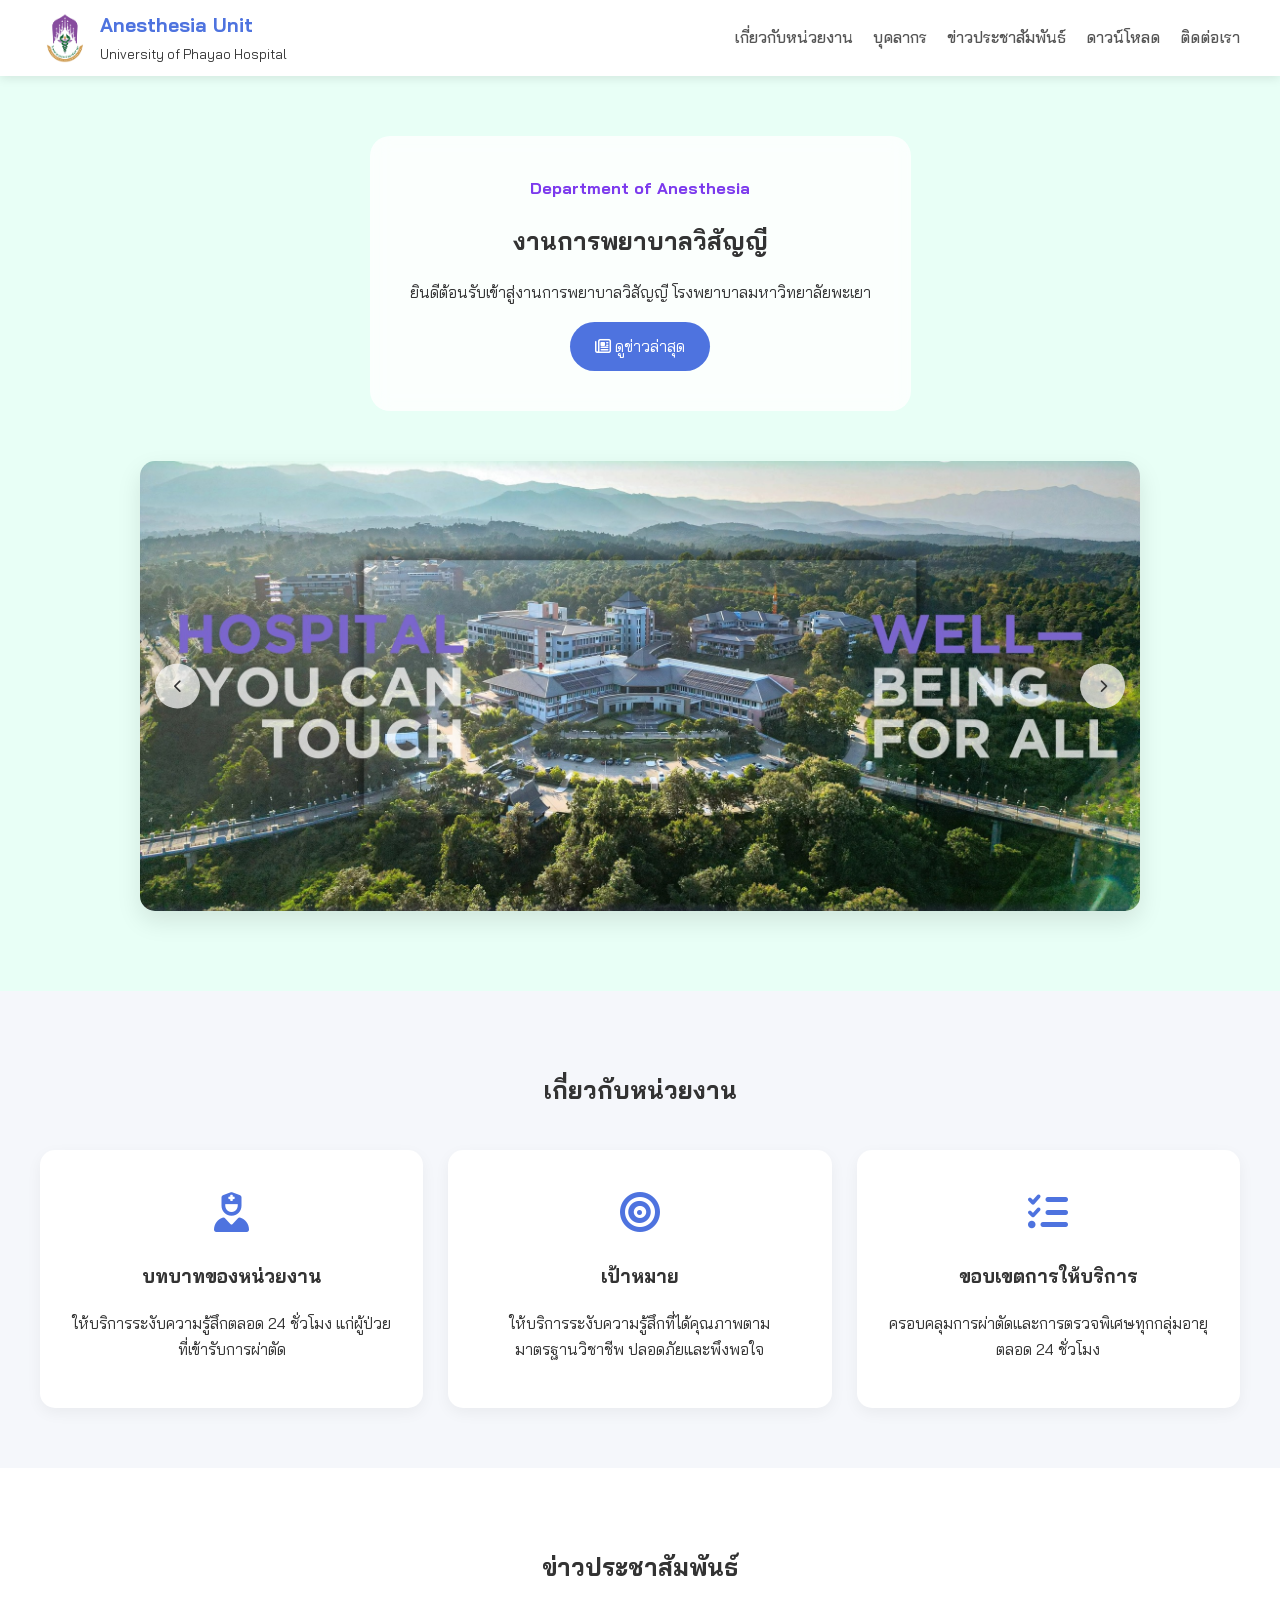
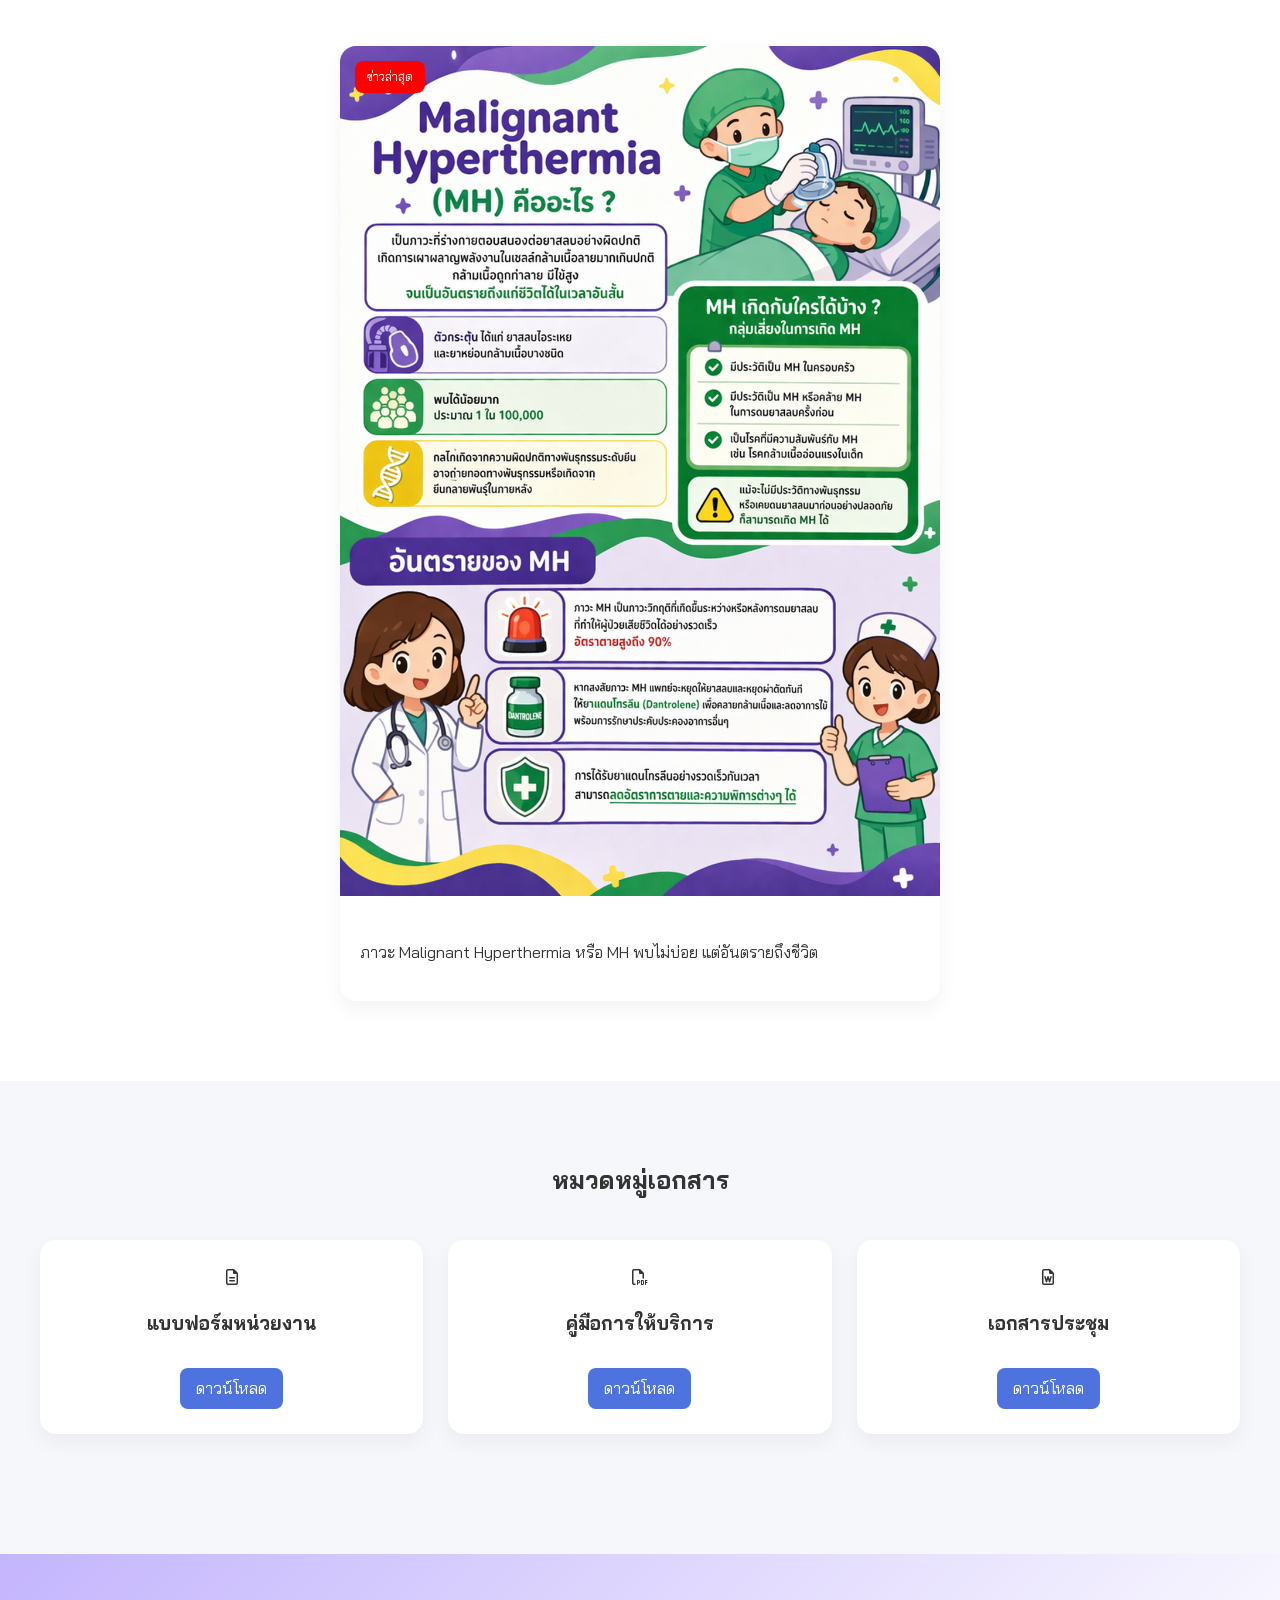
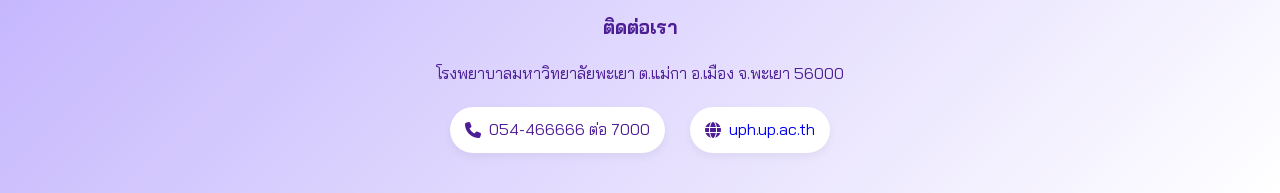
==== commit 1df8a5a6: "Update index.html" ====
--- a/index.html
+++ b/index.html
@@ -4,10 +4,7 @@
   <meta charset="UTF-8" />
   <meta name="viewport" content="width=device-width, initial-scale=1.0" />
   <title>งานพยาบาลวิสัญญี | โรงพยาบาลมหาวิทยาลัยพะเยา</title>
-  <meta name="description" content="เว็บไซต์งานการพยาบาลวิสัญญี โรงพยาบาลมหาวิทยาลัยพะเยา ออกแบบสมัยใหม่ เรียบหรู" />
-  <meta name="keywords" content="งานการพยาบาลวิสัญญี, Anes, โรงพยาบาลมหาวิทยาลัยพะเยา" />
-  <meta name="theme-color" content="#e8fff6" />
-
+  
   <link rel="preconnect" href="https://cdnjs.cloudflare.com" />
   <link rel="stylesheet" href="https://cdnjs.cloudflare.com/ajax/libs/font-awesome/6.5.2/css/all.min.css" />
   <link href="https://fonts.googleapis.com/css2?family=Bai+Jamjuree:wght@300;400;500;600;700&family=Prompt:wght@300;400;500&display=swap" rel="stylesheet">
@@ -54,11 +51,22 @@
     .brand { display: flex; align-items: center; gap: 10px; color: inherit; }
     .brand-logo { height: 50px; }
     .brand-text strong { font-size: 1.2rem; color: var(--primary-color); }
-    .site-nav ul { display: flex; list-style: none; gap: 20px; margin: 0; }
+    
+    .site-nav ul { display: flex; list-style: none; gap: 20px; margin: 0; padding: 0; }
     .site-nav a { color: #555; font-weight: 500; }
     .site-nav a:hover { color: var(--primary-color); }
 
-    /* --- Hero Section --- */
+    /* ปุ่ม Mobile Menu (ซ่อนใน Desktop) */
+    .menu-toggle {
+      display: none;
+      background: none;
+      border: none;
+      font-size: 1.5rem;
+      color: var(--primary-color);
+      cursor: pointer;
+    }
+
+    /* --- Sections --- */
     .hero-section { padding: 60px 0; background: #e8fff6; text-align: center; }
     .glass-card {
       background: rgba(255, 255, 255, 0.8);
@@ -69,121 +77,109 @@
       max-width: 800px;
       margin-bottom: 30px;
     }
-    .btn {
-      padding: 12px 25px;
-      border-radius: 30px;
-      display: inline-block;
-      background: var(--primary-color);
-      color: #fff;
-    }
-
-    /* --- Slider (ปรับปรุงใหม่) --- */
-    .hero-slider { 
-      position: relative; 
-      overflow: hidden; 
-      margin: 20px auto; 
-      border-radius: 15px;
-      max-width: 1000px; /* ปรับขนาดสไลด์ให้พอดีสายตา */
-      box-shadow: 0 10px 25px rgba(0,0,0,0.1);
-    }
-    .slider-track { 
-      display: flex; 
-      transition: transform 0.6s cubic-bezier(0.4, 0, 0.2, 1); 
-    }
-    .slide {
-      min-width: 100%;
-      box-sizing: border-box;
-    }
-    .slide img { 
-      width: 100%; 
-      height: 450px; /* กำหนดความสูงคงที่เพื่อให้ดูเป็นระเบียบ */
-      object-fit: cover; 
-      display: block; 
-    }
-    .slider-btn { 
-      position: absolute; 
-      top: 50%; 
-      transform: translateY(-50%); 
-      background: rgba(255, 255, 255, 0.7); 
-      color: var(--text-dark); 
-      border: none; 
-      width: 45px;
-      height: 45px;
-      border-radius: 50%;
-      cursor: pointer; 
-      transition: 0.3s;
-      z-index: 5;
-    }
-    .slider-btn:hover {
-      background: var(--primary-color);
-      color: #fff;
-    }
-    .prev { left: 15px; }
-    .next { right: 15px; }
-
-    /* --- About & Info Cards --- */
+    .btn { padding: 12px 25px; border-radius: 30px; display: inline-block; background: var(--primary-color); color: #fff; border: none; cursor: pointer; }
+
+    /* --- Slider --- */
+    .hero-slider { position: relative; overflow: hidden; margin: 20px auto; border-radius: 15px; max-width: 1000px; box-shadow: 0 10px 25px rgba(0,0,0,0.1); }
+    .slider-track { display: flex; transition: transform 0.6s cubic-bezier(0.4, 0, 0.2, 1); }
+    .slide { min-width: 100%; box-sizing: border-box; }
+    .slide img { width: 100%; height: 450px; object-fit: cover; display: block; }
+    .slider-btn { position: absolute; top: 50%; transform: translateY(-50%); background: rgba(255, 255, 255, 0.7); color: var(--text-dark); border: none; width: 45px; height: 45px; border-radius: 50%; cursor: pointer; z-index: 5; }
+    .prev { left: 15px; } .next { right: 15px; }
+
+    /* --- Grid Layouts --- */
     .section { padding: 60px 0; }
     .section-heading { text-align: center; margin-bottom: 40px; }
     .about-grid { display: grid; grid-template-columns: repeat(auto-fit, minmax(300px, 1fr)); gap: 25px; }
     .info-card { background: #fff; padding: 30px; border-radius: 15px; box-shadow: 0 5px 15px rgba(0,0,0,0.05); text-align: center; }
     .card-icon { font-size: 40px; color: var(--primary-color); margin-bottom: 15px; }
-
-    /* --- News Section --- */
+    
     .news-grid { display: flex; justify-content: center; padding: 20px 0; }
     .news-card { background: #fff; border-radius: 16px; overflow: hidden; box-shadow: 0 8px 20px rgba(0,0,0,0.05); position: relative; max-width: 600px; width: 100%; }
     .news-tag { position: absolute; top: 15px; left: 15px; background: red; color: #fff; padding: 6px 12px; border-radius: 8px; font-size: 12px; z-index: 1; }
     .news-card img { width: 100%; height: auto; }
     .news-content { padding: 20px; }
 
-    /* --- Document Grid --- */
     .doc-grid { display: grid; grid-template-columns: repeat(auto-fit, minmax(260px, 1fr)); gap: 25px; margin-top: 30px; }
-    .doc-card { background: #fff; padding: 25px; border-radius: 16px; box-shadow: 0 8px 20px rgba(0,0,0,0.05); text-align: center; transition: 0.3s; }
-    .doc-card:hover { transform: translateY(-8px); }
-    .doc-card i { font-size: 40px; color: var(--primary-color); margin-bottom: 15px; }
-    .doc-card a { display: inline-block; padding: 8px 16px; background: var(--primary-color); color: #fff; border-radius: 8px; }
-
-    /* --- Footer --- */
+    .doc-card { background: #fff; padding: 25px; border-radius: 16px; box-shadow: 0 8px 20px rgba(0,0,0,0.05); text-align: center; }
+    .doc-card a { display: inline-block; padding: 8px 16px; background: var(--primary-color); color: #fff; border-radius: 8px; margin-top: 10px; }
+
     .footer { background: linear-gradient(135deg, #c4b5fd, #ffffff); color: #4c1d95; padding: 40px 0; margin-top: 60px; }
     .contact-info { margin-top: 20px; display: flex; justify-content: center; flex-wrap: wrap; gap: 25px; }
     .contact-item { display: flex; align-items: center; gap: 8px; background: #fff; padding: 10px 15px; border-radius: 30px; box-shadow: 0 4px 10px rgba(0,0,0,0.05); }
 
-    @media (max-width: 768px) {
-      .site-nav { display: none; }
-      .header-inner { flex-direction: column; gap: 15px; }
+    /* ============================================================
+       MOBILE STYLES (แก้ไขจุดนี้ให้เข้าเมนูได้)
+       ============================================================ */
+    @media (max-width: 860px) {
+      .menu-toggle {
+        display: block; /* แสดงปุ่ม Hamburger */
+        z-index: 1001;
+      }
+
+      .site-nav {
+        display: none; /* ซ่อนเมนูเริ่มต้น */
+        position: absolute;
+        top: 100%; /* ต่อจาก Header */
+        left: 0;
+        width: 100%;
+        background: #fff;
+        box-shadow: 0 10px 15px rgba(0,0,0,0.1);
+        padding: 20px 0;
+        z-index: 1000;
+      }
+
+      /* เมื่อกดปุ่มแล้ว Class 'active' จะถูกเติมด้วย JS */
+      .site-nav.active {
+        display: block;
+      }
+
+      .site-nav ul {
+        flex-direction: column;
+        gap: 0;
+      }
+
+      .site-nav ul li a {
+        display: block;
+        padding: 15px 25px;
+        border-bottom: 1px solid #f0f0f0;
+        text-align: center;
+      }
+
       .slide img { height: 250px; }
+      .brand-text strong { font-size: 1rem; }
     }
   </style>
 </head>
 <body>
 
   <header class="site-header">
-  <div class="container header-inner">
-    <a href="index.html" class="brand">
-      <img src="assets/img/ตรารพ.png" alt="โลโก้" class="brand-logo">
-      <span class="brand-text">
-        <strong>Anesthesia Unit</strong><br>
-        <small>University of Phayao Hospital</small>
-      </span>
-    </a>
-
-    <button class="menu-toggle" id="menuToggle" aria-label="เปิดเมนู">
-      <i class="fa-solid fa-bars"></i>
-    </button>
-
-    <nav class="site-nav" id="siteNav">
-      <ul>
-        <li><a href="#aboutme">เกี่ยวกับหน่วยงาน</a></li>
-        <li><a href="pahr/personel.html">บุคลากร</a></li>
-        <li><a href="#news">ข่าวประชาสัมพันธ์</a></li>
-        <li><a href="#downloads">ดาวน์โหลด</a></li>
-        <li><a href="#contact">ติดต่อเรา</a></li>
-      </ul>
-    </nav>
-  </div>
-</header>
+    <div class="container header-inner">
+      <a href="index.html" class="brand">
+        <img src="assets/img/ตรารพ.png" alt="โลโก้" class="brand-logo">
+        <span class="brand-text">
+          <strong>Anesthesia Unit</strong><br>
+          <small>University of Phayao Hospital</small>
+        </span>
+      </a>
+
+      <button class="menu-toggle" id="menuToggle" aria-label="เปิดเมนู">
+        <i class="fa-solid fa-bars"></i>
+      </button>
+
+      <nav class="site-nav" id="siteNav">
+        <ul>
+          <li><a href="#aboutme">เกี่ยวกับหน่วยงาน</a></li>
+          <li><a href="pahr/personel.html">บุคลากร</a></li>
+          <li><a href="#news">ข่าวประชาสัมพันธ์</a></li>
+          <li><a href="#downloads">ดาวน์โหลด</a></li>
+          <li><a href="#contact">ติดต่อเรา</a></li>
+        </ul>
+      </nav>
+    </div>
+  </header>
 
   <main id="main-content">
-    
     <section class="hero-section">
       <div class="container">
         <div class="hero-copy glass-card">
@@ -209,24 +205,22 @@
 
     <section class="section" id="aboutme">
       <div class="container">
-        <div class="section-heading">
-          <h2>เกี่ยวกับหน่วยงาน</h2>
-        </div>
+        <div class="section-heading"><h2>เกี่ยวกับหน่วยงาน</h2></div>
         <div class="about-grid">
           <article class="info-card">
             <div class="card-icon"><i class="fa-solid fa-user-nurse"></i></div>
             <h3>บทบาทของหน่วยงาน</h3>
-            <p>ให้บริการระงับความรู้สึกตลอด 24 ชั่วโมง แก่ผู้ป่วยที่เข้ารับการผ่าตัดและการตรวจพิเศษทางกล้อง</p>
+            <p>ให้บริการระงับความรู้สึกตลอด 24 ชั่วโมง แก่ผู้ป่วยที่เข้ารับการผ่าตัด</p>
           </article>
           <article class="info-card">
             <div class="card-icon"><i class="fa-solid fa-bullseye"></i></div>
             <h3>เป้าหมาย</h3>
-            <p>เพื่อให้บริการระงับความรู้สึกที่ได้คุณภาพตามมาตรฐานวิชาชีพ ปลอดภัยและพึงพอใจ</p>
+            <p>ให้บริการระงับความรู้สึกที่ได้คุณภาพตามมาตรฐานวิชาชีพ ปลอดภัยและพึงพอใจ</p>
           </article>
           <article class="info-card">
             <div class="card-icon"><i class="fa-solid fa-list-check"></i></div>
             <h3>ขอบเขตการให้บริการ</h3>
-            <p>ครอบคลุมการผ่าตัดและการตรวจพิเศษทางกล้อง ทั้งภาวะปกติและฉุกเฉิน ทุกกลุ่มอายุตลอด 24 ชั่วโมง</p>
+            <p>ครอบคลุมการผ่าตัดและการตรวจพิเศษทุกกลุ่มอายุตลอด 24 ชั่วโมง</p>
           </article>
         </div>
       </div>
@@ -234,18 +228,13 @@
 
     <section class="section" id="news" style="background: #fff;">
       <div class="container">
-        <div class="section-heading">
-          <h2>ข่าวประชาสัมพันธ์</h2>
-        </div>
+        <div class="section-heading"><h2>ข่าวประชาสัมพันธ์</h2></div>
         <div class="news-grid">
           <article class="news-card">
             <div class="news-tag">ข่าวล่าสุด</div>
             <img src="assets/img/MH poster.png" alt="ข่าว MH">
             <div class="news-content">
               <p>ภาวะ Malignant Hyperthermia หรือ MH พบไม่บ่อย แต่อันตรายถึงชีวิต</p>
-              <div style="font-size: 13px; color: #777;">
-                <span><i class="fa-regular fa-calendar"></i> 20 มีนาคม 2026</span>
-              </div>
             </div>
           </article>
         </div>
@@ -254,53 +243,73 @@
 
     <section class="section" id="downloads">
       <div class="container">
-        <div class="section-heading">
-          <h2>หมวดหมู่เอกสาร</h2>
-        </div>
+        <div class="section-heading"><h2>หมวดหมู่เอกสาร</h2></div>
         <div class="doc-grid">
           <article class="doc-card">
             <i class="fa-regular fa-file-lines"></i>
             <h3>แบบฟอร์มหน่วยงาน</h3>
-            <p>แบบฟอร์มบันทึกการพยาบาล แบบประเมิน</p>
             <a href="#">ดาวน์โหลด</a>
           </article>
           <article class="doc-card">
             <i class="fa-regular fa-file-pdf"></i>
             <h3>คู่มือการให้บริการ</h3>
-            <p>เอกสารแนะนำผู้ป่วย</p>
             <a href="#">ดาวน์โหลด</a>
           </article>
           <article class="doc-card">
             <i class="fa-regular fa-file-word"></i>
             <h3>เอกสารประชุม</h3>
-            <p>ระเบียบวาระ และรายงานการประชุม</p>
             <a href="#">ดาวน์โหลด</a>
           </article>
         </div>
       </div>
     </section>
-
   </main>
 
   <footer class="footer" id="contact">
     <div class="container" style="text-align: center;">
       <h3>ติดต่อเรา</h3>
-      <p>
-        โรงพยาบาลมหาวิทยาลัยพะเยา<br>
-        19/1 หมู่ที่ 2 ถนนพหลโยธิน ตำบลแม่กา อำเภอเมือง จังหวัดพะเยา 56000
-      </p>
+      <p>โรงพยาบาลมหาวิทยาลัยพะเยา ต.แม่กา อ.เมือง จ.พะเยา 56000</p>
       <div class="contact-info">
         <div class="contact-item"><i class="fa fa-phone"></i> <span>054-466666 ต่อ 7000</span></div>
-        <div class="contact-item">
-  <i class="fa fa-globe"></i> 
-  <a href="https://uph.up.ac.th" target="_blank" rel="noopener noreferrer">uph.up.ac.th</a>
-</div>
-        <div class="contact-item"><i class="fa fa-envelope"></i> <span>anesup2020@gmail.com</span></div>
+        <div class="contact-item"><i class="fa fa-globe"></i> <a href="https://uph.up.ac.th" target="_blank">uph.up.ac.th</a></div>
       </div>
     </div>
   </footer>
 
   <script>
+    // --- 1. Mobile Menu Logic ---
+    const menuToggle = document.getElementById('menuToggle');
+    const siteNav = document.getElementById('siteNav');
+    const navLinks = document.querySelectorAll('.site-nav a');
+
+    // เปิด-ปิดเมนู
+    menuToggle.addEventListener('click', (e) => {
+      e.stopPropagation();
+      siteNav.classList.toggle('active');
+      const icon = menuToggle.querySelector('i');
+      icon.classList.toggle('fa-bars');
+      icon.classList.toggle('fa-xmark');
+    });
+
+    // ปิดเมนูเมื่อคลิกลิงก์ (สำหรับ Smooth Scroll)
+    navLinks.forEach(link => {
+      link.addEventListener('click', () => {
+        siteNav.classList.remove('active');
+        menuToggle.querySelector('i').classList.add('fa-bars');
+        menuToggle.querySelector('i').classList.remove('fa-xmark');
+      });
+    });
+
+    // ปิดเมนูเมื่อคลิกข้างนอก
+    document.addEventListener('click', (e) => {
+      if (!siteNav.contains(e.target) && !menuToggle.contains(e.target)) {
+        siteNav.classList.remove('active');
+        menuToggle.querySelector('i').classList.add('fa-bars');
+        menuToggle.querySelector('i').classList.remove('fa-xmark');
+      }
+    });
+
+    // --- 2. Slider Logic ---
     const track = document.getElementById('sliderTrack');
     const nextBtn = document.getElementById('nextBtn');
     const prevBtn = document.getElementById('prevBtn');
@@ -309,49 +318,33 @@
     let index = 0;
     const totalSlides = slides.length;
 
-    // ฟังก์ชันสำหรับเลื่อนภาพ
     function updateSlide() {
       track.style.transform = `translateX(-${index * 100}%)`;
     }
 
-    // ไปภาพถัดไป
     function nextSlide() {
-      index++;
-      if (index >= totalSlides) {
-        index = 0;
-      }
+      index = (index + 1) % totalSlides;
       updateSlide();
     }
 
-    // ย้อนกลับภาพก่อนหน้า
     function prevSlide() {
-      index--;
-      if (index < 0) {
-        index = totalSlides - 1;
-      }
+      index = (index - 1 + totalSlides) % totalSlides;
       updateSlide();
     }
 
-    // ตั้งเวลาให้ Slide อัตโนมัติทุก 5 วินาที
     let autoSlide = setInterval(nextSlide, 5000);
 
-    // เมื่อกดปุ่ม Next
     nextBtn.addEventListener('click', () => {
       nextSlide();
-      resetTimer();
-    });
-
-    // เมื่อกดปุ่ม Prev
+      clearInterval(autoSlide);
+      autoSlide = setInterval(nextSlide, 5000);
+    });
+
     prevBtn.addEventListener('click', () => {
       prevSlide();
-      resetTimer();
-    });
-
-    // ฟังก์ชันรีเซ็ตเวลาเมื่อมีการกดมือ เพื่อไม่ให้มันเลื่อนทับซ้อนกัน
-    function resetTimer() {
       clearInterval(autoSlide);
       autoSlide = setInterval(nextSlide, 5000);
-    }
+    });
   </script>
 
 </body>
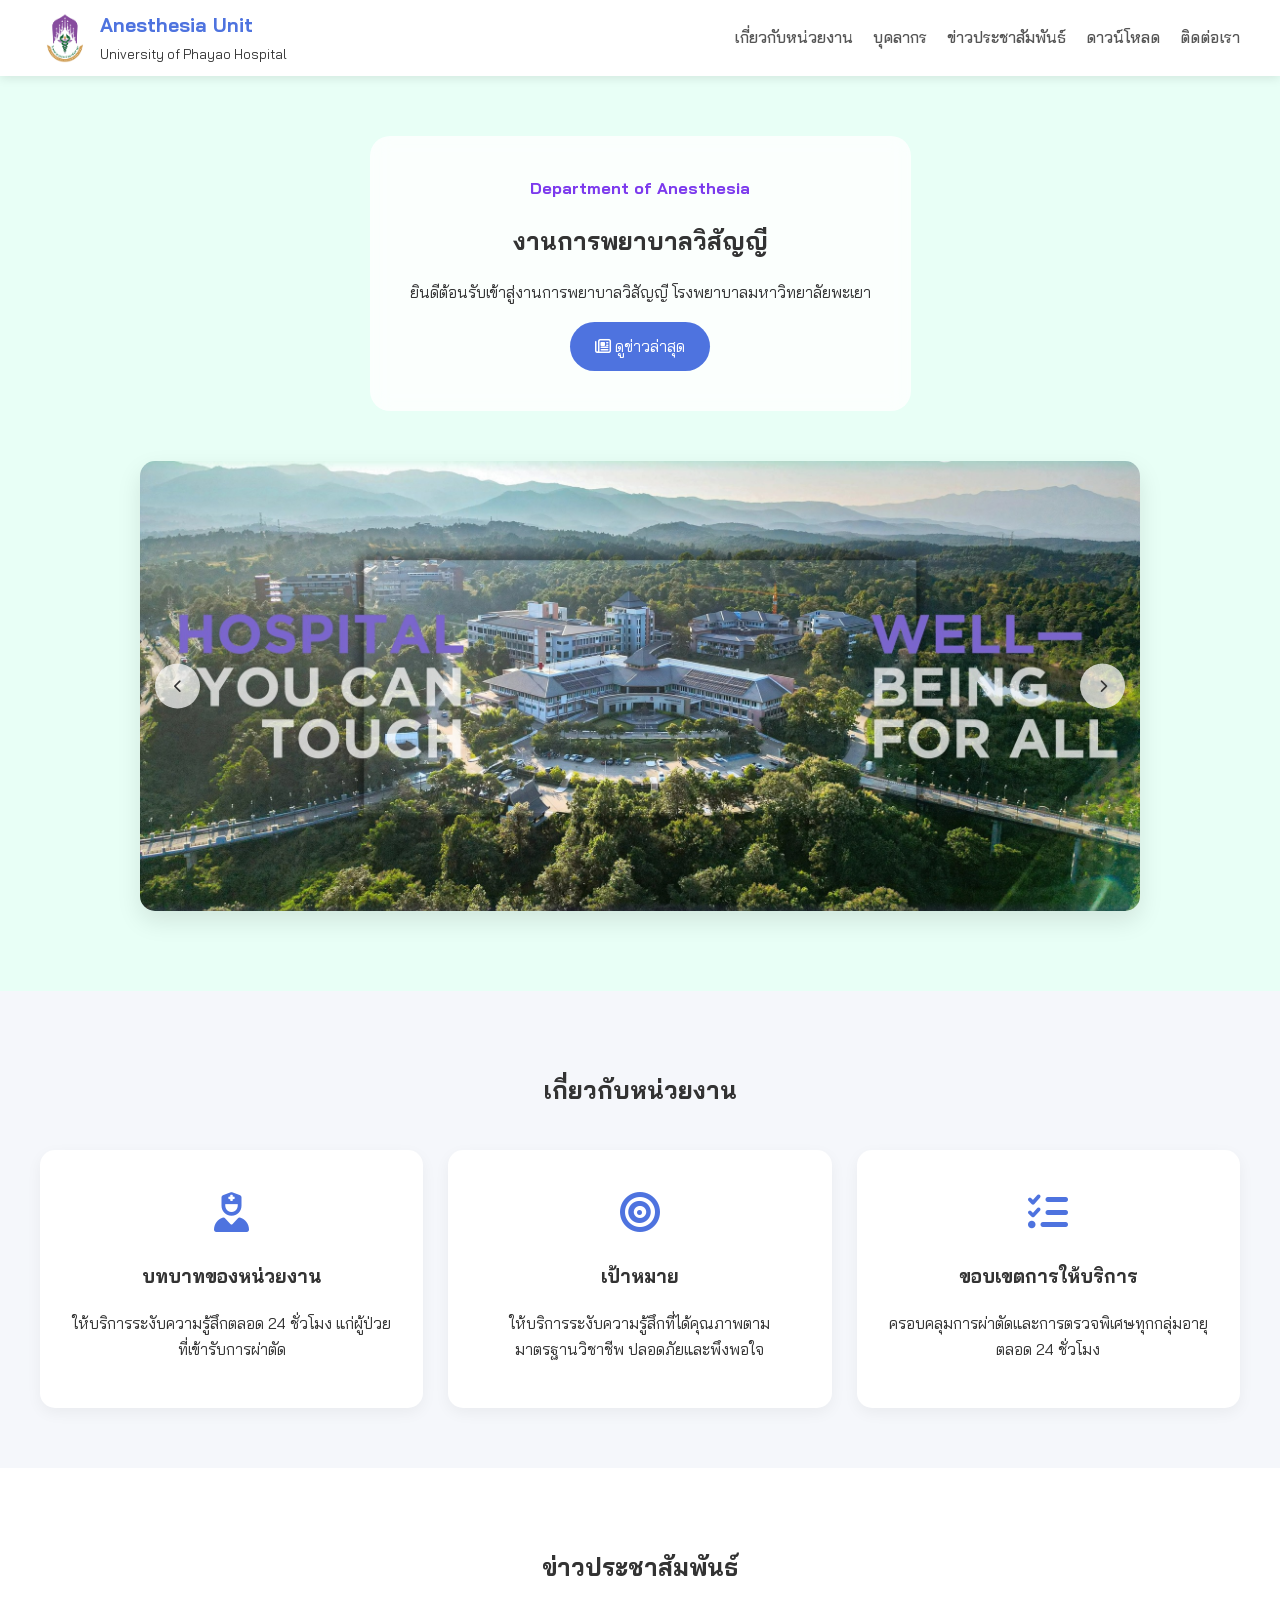
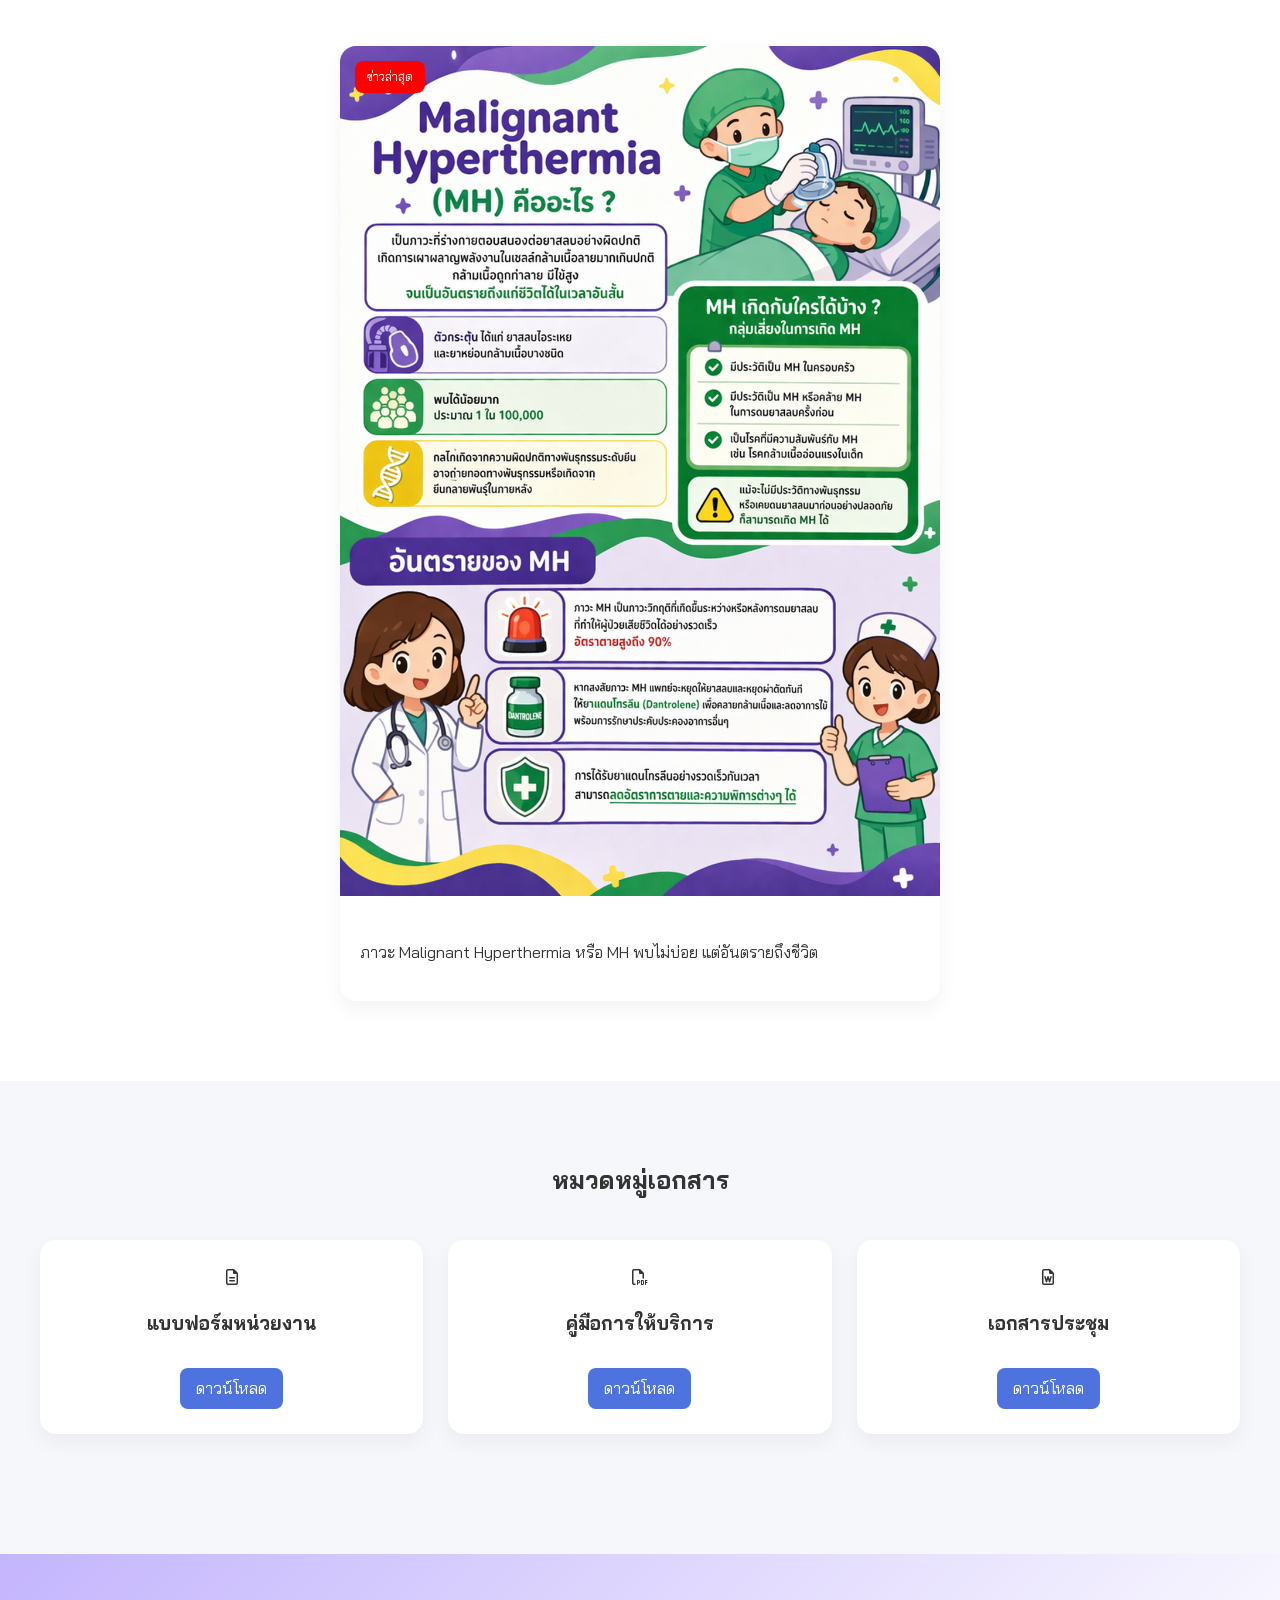
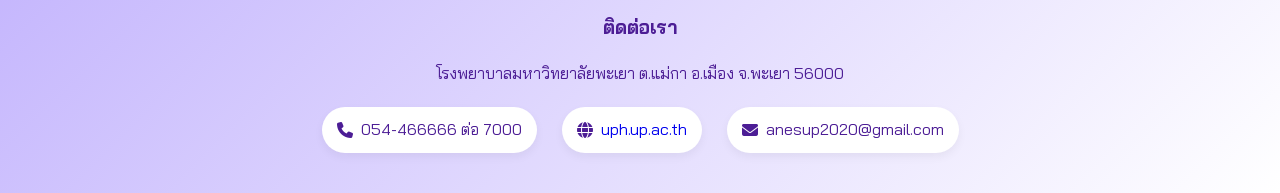
==== commit fb64cd0a: "Update index.html" ====
--- a/index.html
+++ b/index.html
@@ -154,30 +154,30 @@
 <body>
 
   <header class="site-header">
-    <div class="container header-inner">
-      <a href="index.html" class="brand">
-        <img src="assets/img/ตรารพ.png" alt="โลโก้" class="brand-logo">
-        <span class="brand-text">
-          <strong>Anesthesia Unit</strong><br>
-          <small>University of Phayao Hospital</small>
-        </span>
-      </a>
-
-      <button class="menu-toggle" id="menuToggle" aria-label="เปิดเมนู">
-        <i class="fa-solid fa-bars"></i>
-      </button>
-
-      <nav class="site-nav" id="siteNav">
-        <ul>
-          <li><a href="#aboutme">เกี่ยวกับหน่วยงาน</a></li>
-          <li><a href="pahr/personel.html">บุคลากร</a></li>
-          <li><a href="#news">ข่าวประชาสัมพันธ์</a></li>
-          <li><a href="#downloads">ดาวน์โหลด</a></li>
-          <li><a href="#contact">ติดต่อเรา</a></li>
-        </ul>
-      </nav>
-    </div>
-  </header>
+  <div class="container header-inner">
+    <a href="index.html" class="brand">
+      <img src="assets/img/ตรารพ.png" alt="โลโก้" class="brand-logo">
+      <span class="brand-text">
+        <strong>Anesthesia Unit</strong><br>
+        <small>University of Phayao Hospital</small>
+      </span>
+    </a>
+
+    <button class="menu-toggle" id="menuToggle">
+      <i class="fa-solid fa-bars"></i>
+    </button>
+
+    <nav class="site-nav" id="siteNav">
+      <ul>
+        <li><a href="#aboutme">เกี่ยวกับหน่วยงาน</a></li>
+        <li><a href="pahr/personel.html">บุคลากร</a></li>
+        <li><a href="#news">ข่าวประชาสัมพันธ์</a></li>
+        <li><a href="#downloads">ดาวน์โหลด</a></li>
+        <li><a href="#contact">ติดต่อเรา</a></li>
+      </ul>
+    </nav>
+  </div>
+</header>
 
   <main id="main-content">
     <section class="hero-section">
@@ -272,6 +272,7 @@
       <div class="contact-info">
         <div class="contact-item"><i class="fa fa-phone"></i> <span>054-466666 ต่อ 7000</span></div>
         <div class="contact-item"><i class="fa fa-globe"></i> <a href="https://uph.up.ac.th" target="_blank">uph.up.ac.th</a></div>
+        <div class="contact-item"><i class="fa fa-envelope"></i> <span>anesup2020@gmail.com</span></div>
       </div>
     </div>
   </footer>
